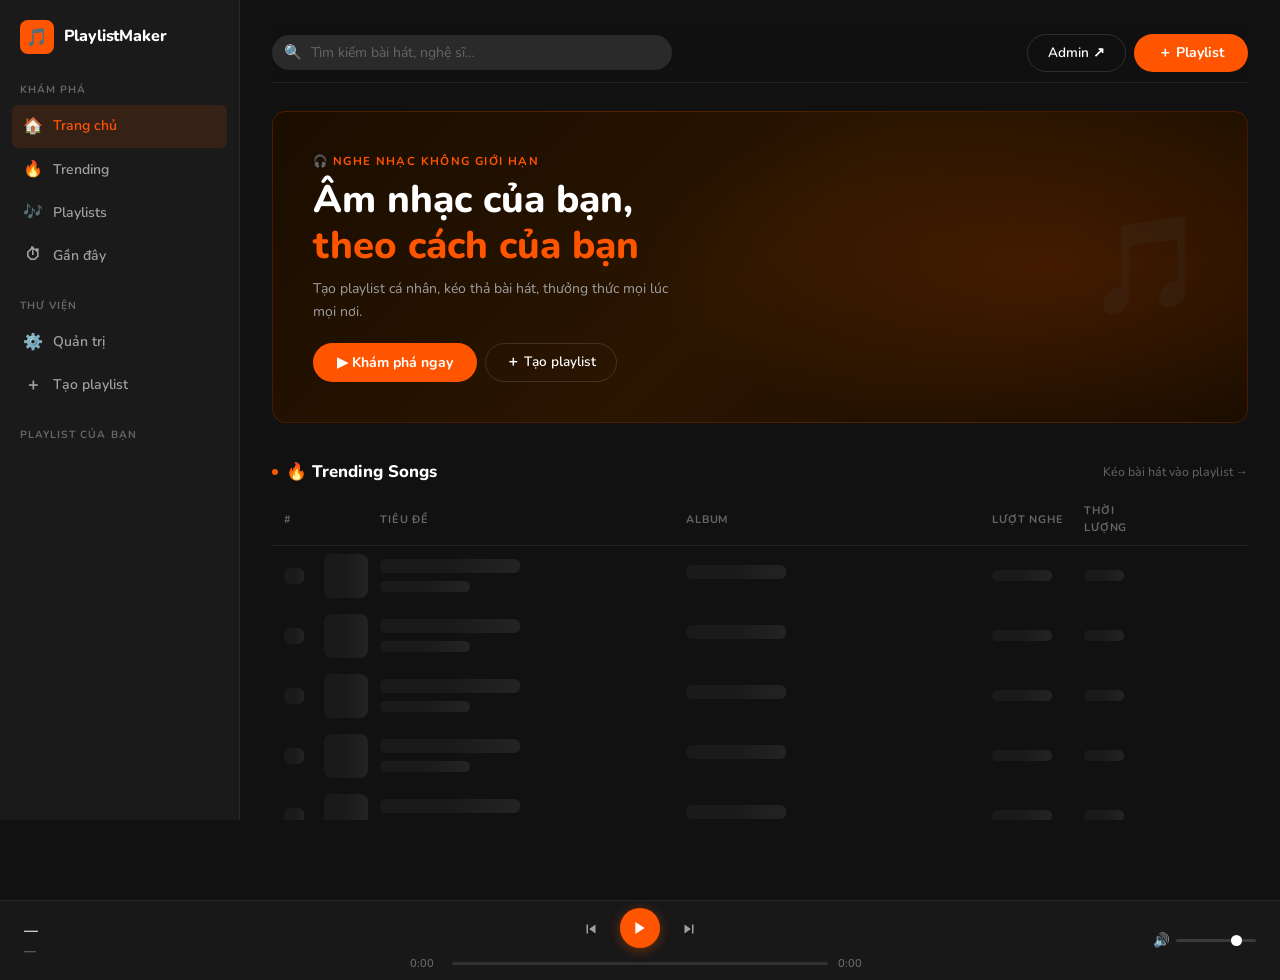
==== index.html @ 8640eeda "init prj" ====
<!DOCTYPE html>
<html lang="vi">
<head>
  <meta charset="UTF-8" />
  <meta name="viewport" content="width=device-width, initial-scale=1.0" />
  <meta name="description" content="PlaylistMaker — Tạo và quản lý danh sách phát nhạc cá nhân." />
  <title>PlaylistMaker 🎵</title>

  <!-- Bootstrap 5 CSS -->
  <link rel="stylesheet" href="https://cdn.jsdelivr.net/npm/bootstrap@5.3.3/dist/css/bootstrap.min.css" />
  <!-- Custom CSS -->
  <link rel="stylesheet" href="css/style.css" />
</head>
<body>

<div class="app-shell">

  <!-- ══ SIDEBAR ══════════════════════════════════════════ -->
  <aside class="sidebar" id="sidebar">
    <div class="sidebar-logo">
      <div class="logo-mark">🎵</div>
      <span class="logo-text">PlaylistMaker</span>
    </div>

    <nav class="nav-section">
      <div class="nav-section-label">Khám phá</div>
      <button class="nav-link active" data-section="#hero-section">
        <span class="nav-icon">🏠</span> Trang chủ
      </button>
      <button class="nav-link" data-section="#trending-section">
        <span class="nav-icon">🔥</span> Trending
      </button>
      <button class="nav-link" data-section="#playlists-section">
        <span class="nav-icon">🎶</span> Playlists
      </button>
      <button class="nav-link" data-section="#recent-section">
        <span class="nav-icon">⏱</span> Gần đây
      </button>
    </nav>

    <nav class="nav-section">
      <div class="nav-section-label">Thư viện</div>
      <a class="nav-link" href="admin.html">
        <span class="nav-icon">⚙️</span> Quản trị
      </a>
      <button class="nav-link" id="sidebar-create-pl-btn">
        <span class="nav-icon">＋</span> Tạo playlist
      </button>
    </nav>

    <div class="nav-section">
      <div class="nav-section-label">Playlist của bạn</div>
      <ul class="sidebar-pl-list" id="sidebar-playlists"></ul>
    </div>
  </aside>

  <!-- ══ MAIN CONTENT ══════════════════════════════════════ -->
  <main class="main-content" id="main-content">

    <!-- Topbar -->
    <header class="topbar">
      <div class="d-flex align-items-center gap-3">
        <button class="sidebar-toggle" id="sidebar-toggle">☰</button>
        <div class="search-wrap">
          <span class="search-icon">🔍</span>
          <input type="search" id="search-input"
            class="form-control search-input"
            placeholder="Tìm kiếm bài hát, nghệ sĩ…"
            autocomplete="off" />
        </div>
        <div class="d-flex align-items-center gap-2 ms-auto">
          <a class="btn btn-outline-accent btn-sm" href="admin.html">Admin ↗</a>
          <button class="btn btn-accent btn-ripple" id="topbar-create-pl-btn">＋ Playlist</button>
        </div>
      </div>
    </header>

    <!-- Hero -->
    <section id="hero-section">
      <div class="hero-banner">
        <div>
          <div class="hero-eyebrow">🎧 Nghe nhạc không giới hạn</div>
          <h1 class="hero-title">Âm nhạc của bạn,<br><span>theo cách của bạn</span></h1>
          <p class="hero-sub">Tạo playlist cá nhân, kéo thả bài hát, thưởng thức mọi lúc mọi nơi.</p>
          <div class="d-flex gap-2 flex-wrap">
            <button class="btn btn-accent btn-ripple" onclick="document.getElementById('trending-section').scrollIntoView({behavior:'smooth'})">
              ▶ Khám phá ngay
            </button>
            <button class="btn btn-outline-accent" id="hero-create-pl-btn">＋ Tạo playlist</button>
          </div>
        </div>
      </div>
    </section>

    <!-- Trending Songs -->
    <section id="trending-section" class="mt-4">
      <div class="section-header d-flex align-items-center justify-content-between">
        <div class="section-title"><span class="title-dot"></span> 🔥 Trending Songs</div>
        <span class="section-link">Kéo bài hát vào playlist →</span>
      </div>
      <div class="song-list-header hide-sm">
        <span>#</span><span></span><span>Tiêu đề</span>
        <span>Album</span><span>Lượt nghe</span><span>Thời lượng</span>
        <span></span><span></span>
      </div>
      <div id="trending-songs"></div>
    </section>

    <!-- Playlists Grid -->
    <section id="playlists-section" class="mt-4">
      <div class="section-header d-flex align-items-center justify-content-between">
        <div class="section-title"><span class="title-dot"></span> 🎶 Danh sách phát</div>
        <button class="btn btn-outline-accent btn-sm" id="sec-create-pl-btn">＋ Tạo mới</button>
      </div>
      <div class="playlists-grid" id="playlists-grid"></div>
    </section>

    <!-- Recently Played -->
    <section id="recent-section" class="mt-4 mb-5">
      <div class="section-header">
        <div class="section-title"><span class="title-dot"></span> ⏱ Đã nghe gần đây</div>
      </div>
      <div id="recently-played"></div>
    </section>

  </main>

  <!-- ══ PLAYER BAR ════════════════════════════════════════ -->
  <footer class="player-bar" id="player-bar">
    <div class="player-track">
      <img id="player-cover" src="" alt="Album art" onerror="this.style.display='none'">
      <div>
        <div id="player-title">—</div>
        <div id="player-artist">—</div>
      </div>
    </div>

    <div class="player-controls">
      <div class="player-btns">
        <button id="prev-btn" title="Bài trước">
          <svg viewBox="0 0 24 24" fill="currentColor"><path d="M6 6h2v12H6zm3.5 6 8.5 6V6z"/></svg>
        </button>
        <button id="play-pause-btn" title="Play/Pause">
          <svg viewBox="0 0 24 24" fill="currentColor"><polygon points="5,3 19,12 5,21"/></svg>
        </button>
        <button id="next-btn" title="Bài tiếp">
          <svg viewBox="0 0 24 24" fill="currentColor"><path d="M6 18l8.5-6L6 6v12zM16 6h2v12h-2z"/></svg>
        </button>
      </div>
      <div class="progress-row">
        <span class="time-label" id="current-time">0:00</span>
        <div id="progress-bar"></div>
        <span class="time-label" id="duration">0:00</span>
      </div>
    </div>

    <div class="player-extras">
      <canvas id="visualizer-canvas" width="120" height="36"></canvas>
      <div class="volume-wrap">
        <span class="vol-icon">🔊</span>
        <input type="range" id="volume-slider" min="0" max="100" value="80" />
      </div>
    </div>
  </footer>

</div><!-- /app-shell -->


<!-- ══ MODAL: Playlist Detail ══════════════════════════════ -->
<div class="modal fade" id="playlist-modal" tabindex="-1">
  <div class="modal-dialog modal-lg modal-dialog-scrollable">
    <div class="modal-content">
      <div class="modal-header">
        <div class="modal-pl-tag">Playlist</div>
        <button type="button" class="btn-close" data-bs-dismiss="modal"></button>
      </div>
      <div class="modal-body">
        <div class="modal-pl-hero">
          <img id="modal-pl-cover" src="" alt="">
          <div>
            <h2 id="modal-pl-name"></h2>
            <p id="modal-pl-desc" class="text-secondary small"></p>
            <div class="modal-pl-stats">
              <span id="modal-pl-count"></span>
              <span>·</span>
              <span id="modal-pl-plays"></span>
            </div>
            <div class="mt-3">
              <button class="btn btn-accent btn-ripple" id="modal-play-all">▶ Phát tất cả</button>
            </div>
          </div>
        </div>
        <div id="modal-pl-songs"></div>
      </div>
    </div>
  </div>
</div>

<!-- ══ MODAL: Create Playlist ══════════════════════════════ -->
<div class="modal fade" id="create-playlist-modal" tabindex="-1">
  <div class="modal-dialog">
    <div class="modal-content">
      <div class="modal-header">
        <h5 class="modal-title">✨ Tạo Playlist mới</h5>
        <button type="button" class="btn-close" data-bs-dismiss="modal"></button>
      </div>
      <div class="modal-body">
        <form id="create-pl-form">
          <div class="mb-3">
            <label class="form-label">Tên playlist <span class="text-danger">*</span></label>
            <input type="text" id="pl-name-input" class="form-control" placeholder="VD: Chill Vibes…" required />
          </div>
          <div class="mb-3">
            <label class="form-label">Mô tả</label>
            <input type="text" id="pl-desc-input" class="form-control" placeholder="Mô tả ngắn…" />
          </div>
          <button type="submit" class="btn btn-accent btn-ripple w-100">Tạo Playlist</button>
        </form>
      </div>
    </div>
  </div>
</div>

<!-- ══ MODAL: Add to Playlist ══════════════════════════════ -->
<div class="modal fade" id="add-to-playlist-modal" tabindex="-1">
  <div class="modal-dialog">
    <div class="modal-content">
      <div class="modal-header">
        <h5 class="modal-title">🎵 Thêm vào Playlist</h5>
        <button type="button" class="btn-close" data-bs-dismiss="modal"></button>
      </div>
      <div class="modal-body">
        <div id="add-pl-list" class="add-pl-list"></div>
      </div>
    </div>
  </div>
</div>


<!-- Bootstrap 5 JS -->
<script src="https://cdn.jsdelivr.net/npm/bootstrap@5.3.3/dist/js/bootstrap.bundle.min.js"></script>
<!-- jQuery -->
<script src="https://cdn.jsdelivr.net/npm/jquery@3.7.1/dist/jquery.min.js"></script>
<!-- App scripts -->
<script src="js/utils.js"></script>
<script src="js/api.js"></script>
<script src="js/main.js"></script>

<script>
  // Gộp tất cả nút "Tạo playlist" về 1 handler dùng Bootstrap modal
  $(document).ready(function() {
    $('#sidebar-create-pl-btn, #topbar-create-pl-btn, #hero-create-pl-btn, #sec-create-pl-btn').on('click', function() {
      new bootstrap.Modal(document.getElementById('create-playlist-modal')).show();
    });
  });
</script>
</body>
</html>
---- css/style.css ----
/* ============================================================
   style.css — PlaylistMaker · SoundCloud-Inspired
   Stack: Bootstrap 5 + Custom CSS (NO Tailwind)
   ============================================================ */

@import url('https://fonts.googleapis.com/css2?family=Nunito:wght@400;500;600;700;800&display=swap');

/* ── CSS Variables ── */
:root {
  --bg-base:       #111111;
  --bg-layer:      #1a1a1a;
  --bg-card:       #1e1e1e;
  --bg-hover:      #252525;
  --bg-elevated:   #2a2a2a;

  --border:        rgba(255,255,255,0.07);
  --border-bright: rgba(255,255,255,0.13);

  /* SoundCloud Orange */
  --accent:        #ff5500;
  --accent-light:  #ff7033;
  --accent-dark:   #cc4400;
  --accent-2:      #ff9944;
  --accent-glow:   rgba(255,85,0,0.3);

  --text-primary:  #ffffff;
  --text-secondary:#a0a0a0;
  --text-muted:    #666666;

  --player-h:      80px;
  --sidebar-w:     240px;
  --radius-sm:     6px;
  --radius-md:     10px;
  --radius-lg:     14px;
  --radius-xl:     999px;

  --shadow-sm:     0 2px 10px rgba(0,0,0,0.5);
  --shadow-md:     0 6px 24px rgba(0,0,0,0.6);
  --shadow-lg:     0 16px 48px rgba(0,0,0,0.7);
  --shadow-orange: 0 4px 24px rgba(255,85,0,0.4);
  --transition:    0.2s cubic-bezier(.4,0,.2,1);

  --font-body: 'Nunito', sans-serif;
  --font-head: 'Nunito', sans-serif;
}

/* ── Reset ── */
*, *::before, *::after { box-sizing: border-box; }
html { scroll-behavior: smooth; }

body {
  background: var(--bg-base);
  color: var(--text-primary);
  font-family: var(--font-body);
  font-size: 0.9rem;
  line-height: 1.6;
  min-height: 100vh;
  overflow-x: hidden;
}

a { color: inherit; text-decoration: none; }
img { display: block; object-fit: cover; }
button { cursor: pointer; }

/* ── Bootstrap overrides ── */
.btn:focus, .form-control:focus, .form-select:focus {
  box-shadow: 0 0 0 3px rgba(255,85,0,0.25);
  outline: none;
}
.form-control, .form-select {
  background: var(--bg-elevated);
  border: 1px solid var(--border-bright);
  color: var(--text-primary);
  border-radius: var(--radius-sm);
  font-family: var(--font-body);
}
.form-control::placeholder { color: var(--text-muted); }
.form-control:focus, .form-select:focus {
  background: var(--bg-elevated);
  border-color: var(--accent);
  color: var(--text-primary);
}
.form-label {
  font-size: 0.78rem;
  font-weight: 700;
  letter-spacing: .04em;
  text-transform: uppercase;
  color: var(--text-secondary);
  margin-bottom: 5px;
}
.invalid-feedback { font-size: 0.75rem; color: #ff4444; }
.form-control.is-invalid { border-color: #ff4444 !important; }

/* ── Scrollbar ── */
::-webkit-scrollbar { width: 5px; }
::-webkit-scrollbar-track { background: transparent; }
::-webkit-scrollbar-thumb { background: rgba(255,85,0,0.3); border-radius: 99px; }
::-webkit-scrollbar-thumb:hover { background: var(--accent); }

/* ── Typography ── */
h1,h2,h3,h4,h5 { font-family: var(--font-head); line-height: 1.2; font-weight: 700; }

/* ── Custom Buttons ── */
.btn-accent {
  background: var(--accent);
  color: #fff;
  border: none;
  border-radius: var(--radius-xl);
  padding: 0.55rem 1.5rem;
  font-family: var(--font-head);
  font-weight: 700;
  font-size: 0.88rem;
  transition: background var(--transition), transform var(--transition), box-shadow var(--transition);
  position: relative;
  overflow: hidden;
}
.btn-accent:hover {
  background: var(--accent-light);
  color: #fff;
  transform: translateY(-1px);
  box-shadow: var(--shadow-orange);
}
.btn-accent:active { transform: translateY(0); background: var(--accent-dark); }

.btn-outline-accent {
  border: 1px solid var(--border-bright);
  border-radius: var(--radius-xl);
  color: var(--text-primary);
  background: transparent;
  padding: 0.5rem 1.25rem;
  font-size: 0.85rem;
  font-weight: 600;
  transition: background var(--transition), border-color var(--transition), color var(--transition);
}
.btn-outline-accent:hover {
  background: var(--bg-hover);
  border-color: var(--accent);
  color: var(--accent);
}

/* Ripple */
.btn-ripple { position: relative; overflow: hidden; }
.ripple {
  position: absolute; border-radius: 50%;
  background: rgba(255,255,255,0.2);
  transform: scale(0);
  animation: rippleAnim 0.55s linear;
  pointer-events: none;
}
@keyframes rippleAnim { to { transform: scale(4); opacity: 0; } }

/* ── Animations ── */
.fade-in { animation: fadeIn 0.35s ease both; }
@keyframes fadeIn { from { opacity:0; transform:translateY(10px); } to { opacity:1; transform:none; } }

/* ── Toast ── */
#toast-container {
  position: fixed;
  bottom: calc(var(--player-h) + 16px);
  right: 20px;
  display: flex;
  flex-direction: column;
  gap: 8px;
  z-index: 9999;
  pointer-events: none;
}
.toast-msg {
  display: flex; align-items: center; gap: 10px;
  background: var(--bg-elevated);
  border: 1px solid var(--border-bright);
  border-radius: var(--radius-sm);
  padding: 0.7rem 1.1rem;
  font-size: 0.85rem;
  box-shadow: var(--shadow-md);
  transform: translateX(120%);
  transition: transform 0.3s cubic-bezier(.22,1,.36,1);
  pointer-events: auto;
  max-width: 300px;
}
.toast-msg.toast-show { transform: translateX(0); }
.toast-msg.toast-success { border-left: 3px solid #22c55e; }
.toast-msg.toast-error   { border-left: 3px solid #ef4444; }
.toast-msg.toast-info    { border-left: 3px solid var(--accent); }
.toast-msg.toast-warning { border-left: 3px solid #f59e0b; }

/* ── Modal ── */
.modal-content {
  background: var(--bg-layer);
  border: 1px solid var(--border-bright);
  border-radius: var(--radius-lg);
  color: var(--text-primary);
}
.modal-header {
  border-bottom: 1px solid var(--border);
  padding: 1.1rem 1.4rem;
}
.modal-footer { border-top: 1px solid var(--border); }
.modal-title { font-family: var(--font-head); font-size: 1.05rem; font-weight: 700; }
.btn-close { filter: invert(1) brightness(0.6); }
.modal-backdrop { backdrop-filter: blur(4px); }

/* ── Skeleton ── */
.skeleton {
  background: linear-gradient(90deg,
    rgba(255,255,255,0.04) 25%,
    rgba(255,255,255,0.08) 50%,
    rgba(255,255,255,0.04) 75%);
  background-size: 200% 100%;
  animation: shimmer 1.5s infinite;
  border-radius: var(--radius-sm);
}
@keyframes shimmer { 0%{background-position:200% 0} 100%{background-position:-200% 0} }
.skeleton-img   { aspect-ratio:1; border-radius:var(--radius-md); margin-bottom:.75rem; }
.skeleton-title { height:14px; width:70%; margin-bottom:.5rem; }
.skeleton-sub   { height:11px; width:50%; }

/* Drag & Drop */
.dragging { opacity:0.4; transform:scale(0.97); }
.drop-target {
  border-color: var(--accent) !important;
  box-shadow: 0 0 0 2px var(--accent);
}

/* Empty state */
.empty-state { text-align:center; padding:3rem 1rem; color:var(--text-secondary); }
.empty-icon  { font-size:3rem; margin-bottom:1rem; opacity:.5; }

/* Glass Card — kept for compatibility */
.glass-card {
  background: var(--bg-card);
  border: 1px solid var(--border);
  border-radius: var(--radius-lg);
}

/* ══════════════════════════════════════════════════════════
   APP SHELL LAYOUT
══════════════════════════════════════════════════════════ */
.app-shell {
  display: grid;
  grid-template-columns: var(--sidebar-w) 1fr;
  grid-template-rows: 1fr var(--player-h);
  height: 100vh;
  position: relative;
}

/* ── Sidebar ── */
.sidebar {
  grid-row: 1 / 2;
  grid-column: 1 / 2;
  background: var(--bg-layer);
  border-right: 1px solid var(--border);
  display: flex;
  flex-direction: column;
  padding: 1.25rem 0;
  overflow-y: auto;
  z-index: 100;
}

.sidebar-logo {
  display: flex;
  align-items: center;
  gap: 0.6rem;
  padding: 0 1.25rem 1.75rem;
}
.logo-mark {
  width: 34px; height: 34px;
  background: var(--accent);
  border-radius: 8px;
  display: flex; align-items: center; justify-content: center;
  font-size: 1.1rem;
}
.logo-text {
  font-family: var(--font-head);
  font-size: 1rem; font-weight: 800;
  color: var(--text-primary);
  letter-spacing: -0.01em;
}

.nav-section { padding: 0 0.75rem 1.25rem; }
.nav-section-label {
  font-size: 0.65rem; font-weight: 700;
  letter-spacing: .1em; color: var(--text-muted);
  text-transform: uppercase;
  padding: 0 0.5rem; margin-bottom: 0.4rem;
}
.nav-link {
  display: flex; align-items: center; gap: 0.6rem;
  padding: 0.55rem 0.7rem;
  border-radius: var(--radius-sm);
  color: var(--text-secondary);
  font-size: 0.875rem; font-weight: 600;
  transition: background var(--transition), color var(--transition);
  cursor: pointer;
  border: none; background: none; width: 100%; text-align: left;
}
.nav-link .nav-icon { font-size: 1rem; width: 20px; text-align: center; }
.nav-link:hover  { background: var(--bg-hover); color: var(--text-primary); }
.nav-link.active {
  background: rgba(255,85,0,0.12);
  color: var(--accent);
}
.nav-link.active .nav-icon { filter: none; }

/* Sidebar playlist list */
.sidebar-pl-list { list-style: none; padding: 0; margin: 0; }
.sidebar-pl-item {
  display: flex; align-items: center; gap: 0.55rem;
  padding: 0.4rem 0.5rem;
  border-radius: var(--radius-sm);
  cursor: pointer;
  transition: background var(--transition);
  overflow: hidden;
}
.sidebar-pl-item:hover { background: var(--bg-hover); }
.sidebar-pl-item img { width:28px; height:28px; border-radius:5px; flex-shrink:0; }
.sidebar-pl-item span {
  font-size: 0.8rem; color: var(--text-secondary);
  white-space: nowrap; overflow: hidden; text-overflow: ellipsis;
}

/* ── Main Content ── */
.main-content {
  grid-row: 1 / 2;
  grid-column: 2 / 3;
  overflow-y: auto;
  padding: 1.5rem 2rem;
}

/* Topbar */
.topbar {
  position: sticky; top: 0; z-index: 50;
  padding: 0.6rem 0;
  background: rgba(17,17,17,0.95);
  margin-bottom: 1.75rem;
  border-bottom: 1px solid var(--border);
}
.sidebar-toggle {
  display: none;
  font-size: 1.2rem;
  padding: 0.3rem 0.5rem;
  border-radius: var(--radius-sm);
  background: var(--bg-elevated);
  border: none;
  color: var(--text-primary);
}
.search-wrap { position: relative; flex: 1; max-width: 400px; }
.search-icon {
  position: absolute; left: 12px; top: 50%; transform: translateY(-50%);
  color: var(--text-muted); pointer-events: none; font-size: .9rem;
}
.search-input {
  padding-left: 2.4rem !important;
  border-radius: var(--radius-xl) !important;
  background: var(--bg-elevated) !important;
  border-color: transparent !important;
  font-size: .875rem !important;
}
.search-input:focus { border-color: var(--accent) !important; }

/* ── Hero Banner ── */
.hero-banner {
  background: linear-gradient(135deg, #1a0d00 0%, #2a1500 50%, #1a0d00 100%);
  border: 1px solid rgba(255,85,0,0.18);
  border-radius: var(--radius-lg);
  padding: 2.5rem;
  margin-bottom: 2.25rem;
  position: relative;
  overflow: hidden;
}
.hero-banner::before {
  content:'';
  position:absolute; inset:0;
  background: radial-gradient(ellipse 60% 80% at 80% 50%, rgba(255,85,0,0.15), transparent 70%);
  pointer-events:none;
}
.hero-banner::after {
  content:'🎵';
  position:absolute; right:2.5rem; top:50%; transform:translateY(-50%);
  font-size:6rem; opacity:0.08; pointer-events:none;
}
.hero-eyebrow {
  font-size: 0.72rem; font-weight:700; letter-spacing:.12em;
  color: var(--accent); text-transform: uppercase; margin-bottom:.4rem;
}
.hero-title { font-size: clamp(1.6rem,3.5vw,2.4rem); margin-bottom: .6rem; font-weight: 800; }
.hero-title span { color: var(--accent); }
.hero-sub { color: var(--text-secondary); max-width: 360px; font-size:.875rem; margin-bottom:1.25rem; }

/* ── Section headers ── */
.section-header { margin-bottom: 1rem; }
.section-title {
  font-family: var(--font-head);
  font-size: 1.05rem; font-weight: 800;
  display: flex; align-items: center; gap: .5rem;
}
.title-dot {
  width:6px; height:6px; border-radius:50%;
  background: var(--accent);
  display: inline-block;
}
.section-link { font-size:.78rem; color:var(--text-muted); transition:color var(--transition); }
.section-link:hover { color:var(--accent); }

/* ── Song List ── */
.song-list-header {
  display: grid;
  grid-template-columns: 28px 44px 1fr 1fr 80px 60px 34px 34px;
  gap: 0.75rem; align-items: center;
  padding: 0 0.75rem 0.5rem;
  border-bottom: 1px solid var(--border);
  font-size: 0.68rem; font-weight:700; letter-spacing:.08em;
  color: var(--text-muted); text-transform:uppercase;
}
.song-row {
  display: grid;
  grid-template-columns: 28px 44px 1fr 1fr 80px 60px 34px 34px;
  gap: 0.75rem; align-items: center;
  padding: 0.5rem 0.75rem;
  border-radius: var(--radius-sm);
  transition: background var(--transition);
  cursor: grab;
}
.song-row:hover { background: var(--bg-hover); }
.song-row.song-playing { background: rgba(255,85,0,0.08); }
.song-row.song-playing .song-title { color: var(--accent); font-weight: 700; }

.song-num    { font-size:.78rem; color:var(--text-muted); text-align:center; }
.song-cover  { width:44px; height:44px; border-radius:var(--radius-sm); }
.song-info   { overflow:hidden; }
.song-title  { font-size:.875rem; font-weight:600; white-space:nowrap; overflow:hidden; text-overflow:ellipsis; }
.song-artist { font-size:.75rem; color:var(--text-secondary); white-space:nowrap; overflow:hidden; text-overflow:ellipsis; }
.song-album  { font-size:.78rem; color:var(--text-secondary); white-space:nowrap; overflow:hidden; text-overflow:ellipsis; }
.song-plays  { font-size:.78rem; color:var(--text-muted); }
.song-duration { font-size:.78rem; color:var(--text-secondary); text-align:right; }

.fav-btn {
  color: var(--text-muted);
  display:flex; align-items:center; justify-content:center;
  padding:4px; border-radius:50%; background: none; border: none;
  transition:color var(--transition), transform var(--transition);
}
.fav-btn svg { width:15px; height:15px; }
.fav-btn:hover { color: var(--accent); transform:scale(1.2); }
.fav-btn.active-fav { color: var(--accent); }

.add-pl-btn {
  display:flex; align-items:center; justify-content:center;
  padding:4px; border-radius:50%;
  color:var(--text-muted); background: none; border: none;
  transition:color var(--transition), transform var(--transition);
}
.add-pl-btn svg { width:15px; height:15px; }
.add-pl-btn:hover { color:var(--accent); transform:scale(1.15); }

/* ── Playlist Grid ── */
.playlists-grid {
  display: grid;
  grid-template-columns: repeat(auto-fill, minmax(160px, 1fr));
  gap: 1rem;
}
.playlist-card {
  background: var(--bg-card);
  border: 1px solid var(--border);
  border-radius: var(--radius-md);
  overflow: hidden;
  cursor: pointer;
  transition: transform var(--transition), box-shadow var(--transition);
}
.playlist-card:hover {
  transform: translateY(-4px);
  box-shadow: var(--shadow-md);
}
.playlist-card-img-wrap { position:relative; aspect-ratio:1; overflow:hidden; }
.playlist-card-img-wrap img { width:100%; height:100%; transition:transform 0.35s ease; }
.playlist-card:hover .playlist-card-img-wrap img { transform:scale(1.05); }
.playlist-play-overlay {
  position:absolute; inset:0;
  display:flex; align-items:center; justify-content:center;
  background: rgba(0,0,0,0.5);
  opacity:0; transition:opacity var(--transition);
  border: none;
}
.playlist-card:hover .playlist-play-overlay { opacity:1; }
.playlist-play-overlay svg { width:36px; height:36px; color:#fff; filter:drop-shadow(0 2px 8px rgba(0,0,0,.5)); }
.playlist-card-body { padding:.65rem .85rem; }
.playlist-card-name { font-weight:700; font-size:.845rem; white-space:nowrap; overflow:hidden; text-overflow:ellipsis; }
.playlist-card-meta { font-size:.72rem; color:var(--text-secondary); margin-top:2px; }

/* Add-to-playlist list */
.add-pl-list { display:flex; flex-direction:column; gap:.4rem; }
.add-pl-option {
  display:flex; align-items:center; gap:.7rem;
  padding:.55rem .7rem;
  border-radius:var(--radius-sm);
  border:1px solid var(--border);
  background:var(--bg-card);
  text-align:left; width:100%;
  color: var(--text-primary);
  transition:background var(--transition), border-color var(--transition);
  font-size: .875rem; font-weight: 600;
}
.add-pl-option:hover { background:var(--bg-hover); border-color:var(--accent); }
.add-pl-option img { width:38px; height:38px; border-radius:var(--radius-sm); }

/* Playlist detail modal */
.modal-pl-hero { display:flex; gap:1.5rem; align-items:flex-end; margin-bottom:1.5rem; }
#modal-pl-cover { width:110px; height:110px; border-radius:var(--radius-md); box-shadow:var(--shadow-md); flex-shrink:0; }
.modal-pl-tag { font-size:.68rem; font-weight:700; letter-spacing:.1em; color:var(--accent); text-transform:uppercase; margin-bottom:.4rem; }
.modal-pl-stats { display:flex; gap:1rem; font-size:.78rem; color:var(--text-muted); }

/* ══════════════════════════════════════════════════════════
   PLAYER BAR — SoundCloud style
══════════════════════════════════════════════════════════ */
.player-bar {
  grid-column: 1 / 3;
  grid-row: 2 / 3;
  background: #181818;
  border-top: 1px solid var(--border);
  display: flex; align-items: center;
  padding: 0 1.5rem;
  gap: 1.25rem;
  z-index: 200;
  transform: translateY(100%);
  transition: transform 0.35s cubic-bezier(.22,1,.36,1);
}
.player-bar.player-active { transform: translateY(0); }

.player-track { display:flex; align-items:center; gap:.75rem; min-width:190px; flex:1; }
#player-cover { width:46px; height:46px; border-radius:var(--radius-sm); box-shadow:var(--shadow-sm); }
#player-title  { font-weight:700; font-size:.875rem; white-space:nowrap; overflow:hidden; text-overflow:ellipsis; max-width:150px; }
#player-artist { font-size:.74rem; color:var(--text-secondary); }

.player-controls { display:flex; flex-direction:column; align-items:center; flex:2; gap:.4rem; }
.player-btns { display:flex; align-items:center; gap:.85rem; }
.player-btns button {
  color:var(--text-secondary); background:none; border:none;
  transition:color var(--transition), transform var(--transition);
}
.player-btns button:hover { color:var(--text-primary); transform:scale(1.1); }
.player-btns button svg { width:18px; height:18px; }

#play-pause-btn {
  width:40px; height:40px; border-radius:50%;
  background: var(--accent);
  color:#fff;
  display:flex; align-items:center; justify-content:center;
  transition: background var(--transition), transform var(--transition), box-shadow var(--transition);
  box-shadow: 0 2px 12px rgba(255,85,0,0.4);
}
#play-pause-btn:hover {
  background: var(--accent-light);
  transform:scale(1.06);
  color:#fff;
  box-shadow: 0 4px 20px rgba(255,85,0,0.5);
}
#play-pause-btn svg { width:16px; height:16px; }

.progress-row { display:flex; align-items:center; gap:.65rem; width:100%; max-width:460px; }
.time-label { font-size:.7rem; color:var(--text-muted); min-width:32px; font-weight:600; }
#progress-bar {
  flex:1; height:3px; background:rgba(255,255,255,0.1);
  border-radius:99px; position:relative; cursor:pointer;
  --prog:0%;
  transition: height var(--transition);
}
#progress-bar:hover { height:5px; }
#progress-bar::before {
  content:''; position:absolute; left:0; top:0; height:100%;
  width:var(--prog);
  background: var(--accent);
  border-radius:99px; transition:width 0.1s linear;
}
#progress-bar::after {
  content:''; position:absolute; top:50%; left:var(--prog);
  transform:translate(-50%,-50%);
  width:10px; height:10px; border-radius:50%;
  background:var(--accent); opacity:0;
  transition:opacity var(--transition);
}
#progress-bar:hover::after { opacity:1; }

.player-extras { display:flex; align-items:center; gap:.85rem; flex:1; justify-content:flex-end; min-width:160px; }
.volume-wrap { display:flex; align-items:center; gap:.4rem; }
.vol-icon { font-size:.85rem; color:var(--text-muted); }
#volume-slider {
  width:80px; height:3px; border-radius:99px;
  -webkit-appearance:none;
  background:rgba(255,255,255,0.15);
  padding:0; border:none; cursor:pointer;
}
#volume-slider::-webkit-slider-thumb {
  -webkit-appearance:none;
  width:11px; height:11px; border-radius:50%;
  background:var(--text-primary); cursor:pointer;
}
#volume-slider:hover::-webkit-slider-thumb { background:var(--accent); }
#visualizer-canvas { height:34px; width:110px; border-radius:4px; opacity:0.8; }

/* ══════════════════════════════════════════════════════════
   ADMIN
══════════════════════════════════════════════════════════ */
.admin-sidebar {
  width: 220px; flex-shrink: 0;
  background: var(--bg-layer);
  border-right: 1px solid var(--border);
  display: flex; flex-direction: column;
  padding: 1.25rem 0;
  position: fixed; top:0; left:0; bottom:0; z-index:100;
}
.admin-main { margin-left: 220px; min-height: 100vh; background: var(--bg-base); }
.admin-topbar {
  display:flex; align-items:center; gap:1rem;
  padding:1rem 1.75rem;
  border-bottom:1px solid var(--border);
  background: var(--bg-layer);
  position:sticky; top:0; z-index:50;
}

.admin-tab {
  display:flex; align-items:center; gap:.65rem;
  padding:.6rem 1.25rem;
  font-size:.875rem; font-weight:600;
  color:var(--text-secondary);
  background: none; border: none; width:100%; text-align:left;
  cursor:pointer;
  border-left: 3px solid transparent;
  transition:background var(--transition), color var(--transition);
  font-family: var(--font-body);
}
.admin-tab:hover  { background:var(--bg-hover); color:var(--text-primary); }
.admin-tab.tab-active { color:var(--accent); border-left-color:var(--accent); background:rgba(255,85,0,0.08); }
.admin-tab .tab-icon { font-size:1rem; width:20px; text-align:center; }

.admin-page { display:none; padding:1.75rem; }
.admin-page.page-active { display:block; animation:fadeIn .3s ease; }

/* Stats */
.stats-grid { display:grid; grid-template-columns:repeat(auto-fit,minmax(170px,1fr)); gap:1rem; margin-bottom:1.75rem; }
.stat-card {
  background:var(--bg-card); border:1px solid var(--border);
  border-radius:var(--radius-md); padding:1.25rem;
  position:relative; overflow:hidden;
  transition: border-color var(--transition);
}
.stat-card:hover { border-color: rgba(255,85,0,0.3); }
.stat-card::before {
  content:''; position:absolute; top:0; right:0;
  width:70px; height:70px;
  background:radial-gradient(ellipse, rgba(255,85,0,0.12), transparent 70%);
  pointer-events:none;
}
.stat-icon  { font-size:1.4rem; margin-bottom:.5rem; }
.stat-value { font-family:var(--font-head); font-size:1.9rem; font-weight:800; color:var(--accent); line-height:1; }
.stat-label { font-size:.72rem; color:var(--text-secondary); margin-top:.3rem; text-transform:uppercase; letter-spacing:.07em; font-weight:700; }

.chart-card { background:var(--bg-card); border:1px solid var(--border); border-radius:var(--radius-md); padding:1.25rem; }
.chart-card h3 { margin-bottom:.85rem; font-size:.9rem; font-weight:700; }
.chart-row { display:flex; align-items:center; gap:.65rem; margin-bottom:.55rem; }
.chart-label { font-size:.76rem; color:var(--text-secondary); width:85px; flex-shrink:0; }
.chart-bar-wrap { flex:1; height:6px; background:rgba(255,255,255,0.06); border-radius:99px; overflow:hidden; }
.chart-bar { height:100%; background:var(--accent); border-radius:99px; transition:width .6s cubic-bezier(.22,1,.36,1); }
.chart-val { font-size:.76rem; color:var(--text-muted); min-width:18px; text-align:right; }

/* Table */
.table-card { background:var(--bg-card); border:1px solid var(--border); border-radius:var(--radius-md); overflow:hidden; }
.table-toolbar { display:flex; align-items:center; gap:1rem; padding:.85rem 1.25rem; border-bottom:1px solid var(--border); flex-wrap:wrap; }
.admin-table { width:100%; border-collapse:collapse; }
.admin-table th {
  font-size:.68rem; font-weight:700; letter-spacing:.07em; text-transform:uppercase;
  color:var(--text-muted); padding:.7rem .9rem; text-align:left;
  border-bottom:1px solid var(--border); background:rgba(255,255,255,0.015);
}
.admin-table td { padding:.65rem .9rem; border-bottom:1px solid rgba(255,255,255,0.04); vertical-align:middle; font-size:.845rem; }
.admin-table tr:last-child td { border-bottom:none; }
.admin-table tr:hover td { background:var(--bg-hover); }
.tbl-cover { width:34px; height:34px; border-radius:var(--radius-sm); object-fit:cover; display:inline-block; vertical-align:middle; margin-right:.35rem; }
.tbl-loading { text-align:center; padding:2rem; color:var(--text-muted); }
.btn-tbl-edit   { color:var(--accent);  font-size:.9rem; background:none; border:none; cursor:pointer; margin-right:.25rem; padding:2px 6px; border-radius:4px; transition:background var(--transition); }
.btn-tbl-edit:hover { background:rgba(255,85,0,0.12); }
.btn-tbl-delete { color:#ef4444; font-size:.9rem; background:none; border:none; cursor:pointer; padding:2px 6px; border-radius:4px; transition:background var(--transition); }
.btn-tbl-delete:hover { background:rgba(239,68,68,0.12); }

.admin-avatar {
  width:32px; height:32px; border-radius:50%;
  background: var(--accent);
  display:flex; align-items:center; justify-content:center;
  font-weight:800; font-size:.82rem; color:#fff;
}

/* Login overlay */
.login-overlay {
  position:fixed; inset:0; background:var(--bg-base);
  display:flex; align-items:center; justify-content:center; z-index:9999;
}
.login-box {
  width:min(90vw,380px); padding:2.25rem;
  text-align:center; position:relative;
  background: var(--bg-layer);
  border: 1px solid var(--border-bright);
  border-radius: var(--radius-lg);
}
.login-box::before {
  content:''; position:absolute; top:0; left:0; right:0; height:3px;
  background: var(--accent);
  border-radius: var(--radius-lg) var(--radius-lg) 0 0;
}
.login-logo { font-size:2.2rem; margin-bottom:1rem; }

/* Cloudinary banner */
.cloudinary-banner {
  display:none; align-items:center; gap:.85rem;
  background:rgba(245,158,11,0.1); border:1px solid rgba(245,158,11,0.35);
  border-radius:var(--radius-md); padding:.85rem 1.25rem;
  margin-bottom:1.25rem; font-size:.83rem; color:#f59e0b;
}
.cloudinary-banner a { color:#fbbf24; text-decoration:underline; }

/* Upload UI */
.upload-group {
  border:1px dashed rgba(255,255,255,0.15); border-radius:var(--radius-md);
  padding:.9rem; background:rgba(255,255,255,0.02);
}
.upload-label {
  font-size:.68rem; font-weight:700; letter-spacing:.07em;
  color:var(--accent); text-transform:uppercase; margin-bottom:.65rem;
  display:flex; align-items:center; gap:.4rem;
}
.upload-or {
  text-align:center; color:var(--text-muted); font-size:.76rem;
  margin:.45rem 0; display:flex; align-items:center; gap:.5rem;
}
.upload-or::before, .upload-or::after { content:''; flex:1; height:1px; background:var(--border); }
.img-preview { width:72px; height:72px; border-radius:var(--radius-sm); object-fit:cover; display:none; border:1px solid var(--border-bright); margin-top:.65rem; }

/* ══════════════════════════════════════════════════════════
   RESPONSIVE
══════════════════════════════════════════════════════════ */
@media (max-width: 900px) {
  .app-shell { grid-template-columns: 1fr; }
  .sidebar {
    position:fixed; left:0; top:0; bottom:var(--player-h);
    width:var(--sidebar-w);
    transform:translateX(-100%);
    transition:transform 0.28s ease;
    z-index:300;
  }
  .sidebar.sidebar-open { transform:translateX(0); }
  .main-content { grid-column:1; padding:1.1rem; }
  .sidebar-toggle { display:block; }
  .hide-sm { display:none !important; }
  .song-row        { grid-template-columns:28px 44px 1fr 60px 34px 34px; }
  .song-list-header{ grid-template-columns:28px 44px 1fr 60px 34px 34px; }
  .hero-banner { padding:1.75rem; }
  .hero-banner::after { display:none; }
  .player-bar { padding:0 .85rem; gap:.65rem; }
  #visualizer-canvas { display:none; }
  .admin-sidebar { width:100%; position:static; flex-direction:row; overflow-x:auto; padding:.6rem .4rem; }
  .admin-main { margin-left:0; }
  .admin-tab { padding:.45rem .9rem; border-left:none; border-bottom:3px solid transparent; }
  .admin-tab.tab-active { border-left:none; border-bottom-color:var(--accent); }
}
@media (max-width: 500px) {
  .playlists-grid { grid-template-columns:repeat(2,1fr); gap:.65rem; }
  .player-track { min-width:0; flex:1; }
  #player-title { max-width:90px; }
  .player-extras { display:none; }
  .stats-grid { grid-template-columns:repeat(2,1fr); }
}
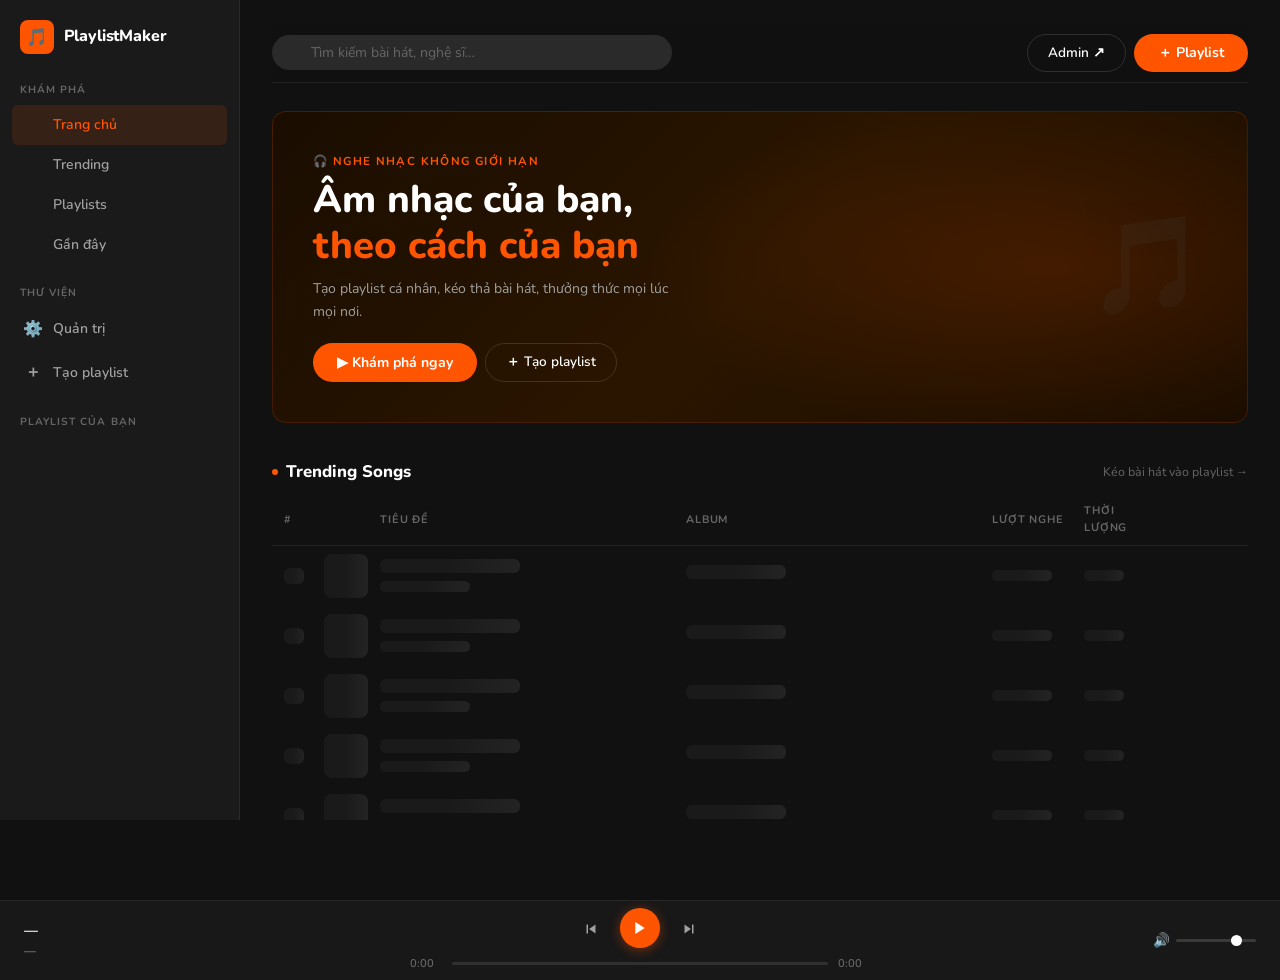
==== commit 584dea55: "FIT-DNU-FE-NHOM-5" ====
--- a/index.html
+++ b/index.html
@@ -4,7 +4,7 @@
   <meta charset="UTF-8" />
   <meta name="viewport" content="width=device-width, initial-scale=1.0" />
   <meta name="description" content="PlaylistMaker — Tạo và quản lý danh sách phát nhạc cá nhân." />
-  <title>PlaylistMaker 🎵</title>
+  <title>PlaylistMaker</title>
 
   <!-- Bootstrap 5 CSS -->
   <link rel="stylesheet" href="https://cdn.jsdelivr.net/npm/bootstrap@5.3.3/dist/css/bootstrap.min.css" />
@@ -25,16 +25,16 @@
     <nav class="nav-section">
       <div class="nav-section-label">Khám phá</div>
       <button class="nav-link active" data-section="#hero-section">
-        <span class="nav-icon">🏠</span> Trang chủ
+        <span class="nav-icon"></span> Trang chủ
       </button>
       <button class="nav-link" data-section="#trending-section">
-        <span class="nav-icon">🔥</span> Trending
+        <span class="nav-icon"></span> Trending
       </button>
       <button class="nav-link" data-section="#playlists-section">
-        <span class="nav-icon">🎶</span> Playlists
+        <span class="nav-icon"></span> Playlists
       </button>
       <button class="nav-link" data-section="#recent-section">
-        <span class="nav-icon">⏱</span> Gần đây
+        <span class="nav-icon"></span> Gần đây
       </button>
     </nav>
 
@@ -62,7 +62,7 @@
       <div class="d-flex align-items-center gap-3">
         <button class="sidebar-toggle" id="sidebar-toggle">☰</button>
         <div class="search-wrap">
-          <span class="search-icon">🔍</span>
+          <span class="search-icon"></span>
           <input type="search" id="search-input"
             class="form-control search-input"
             placeholder="Tìm kiếm bài hát, nghệ sĩ…"
@@ -95,7 +95,7 @@
     <!-- Trending Songs -->
     <section id="trending-section" class="mt-4">
       <div class="section-header d-flex align-items-center justify-content-between">
-        <div class="section-title"><span class="title-dot"></span> 🔥 Trending Songs</div>
+        <div class="section-title"><span class="title-dot"></span>Trending Songs</div>
         <span class="section-link">Kéo bài hát vào playlist →</span>
       </div>
       <div class="song-list-header hide-sm">
@@ -201,7 +201,7 @@
   <div class="modal-dialog">
     <div class="modal-content">
       <div class="modal-header">
-        <h5 class="modal-title">✨ Tạo Playlist mới</h5>
+        <h5 class="modal-title">Tạo Playlist mới</h5>
         <button type="button" class="btn-close" data-bs-dismiss="modal"></button>
       </div>
       <div class="modal-body">
@@ -226,7 +226,7 @@
   <div class="modal-dialog">
     <div class="modal-content">
       <div class="modal-header">
-        <h5 class="modal-title">🎵 Thêm vào Playlist</h5>
+        <h5 class="modal-title">Thêm vào Playlist</h5>
         <button type="button" class="btn-close" data-bs-dismiss="modal"></button>
       </div>
       <div class="modal-body">
--- a/css/style.css
+++ b/css/style.css
@@ -765,4 +765,31 @@
   #player-title { max-width:90px; }
   .player-extras { display:none; }
   .stats-grid { grid-template-columns:repeat(2,1fr); }
+}
+
+/* ── Song row play button ── */
+.song-num-wrap {
+  position: relative;
+  width: 28px;
+  display: flex; align-items: center; justify-content: center;
+}
+.song-play-btn {
+  display: none;
+  position: absolute;
+  width: 28px; height: 28px;
+  border-radius: 50%;
+  background: var(--accent);
+  border: none;
+  align-items: center; justify-content: center;
+  color: #fff;
+  transition: transform var(--transition), background var(--transition);
+}
+.song-play-btn svg { width: 10px; height: 10px; margin-left: 1px; }
+.song-play-btn:hover { background: var(--accent-light); transform: scale(1.1); }
+.song-row:hover .song-num { display: none; }
+.song-row:hover .song-play-btn { display: flex; }
+.song-row.song-playing .song-num { display: none; }
+.song-row.song-playing .song-play-btn {
+  display: flex;
+  background: var(--accent);
 }
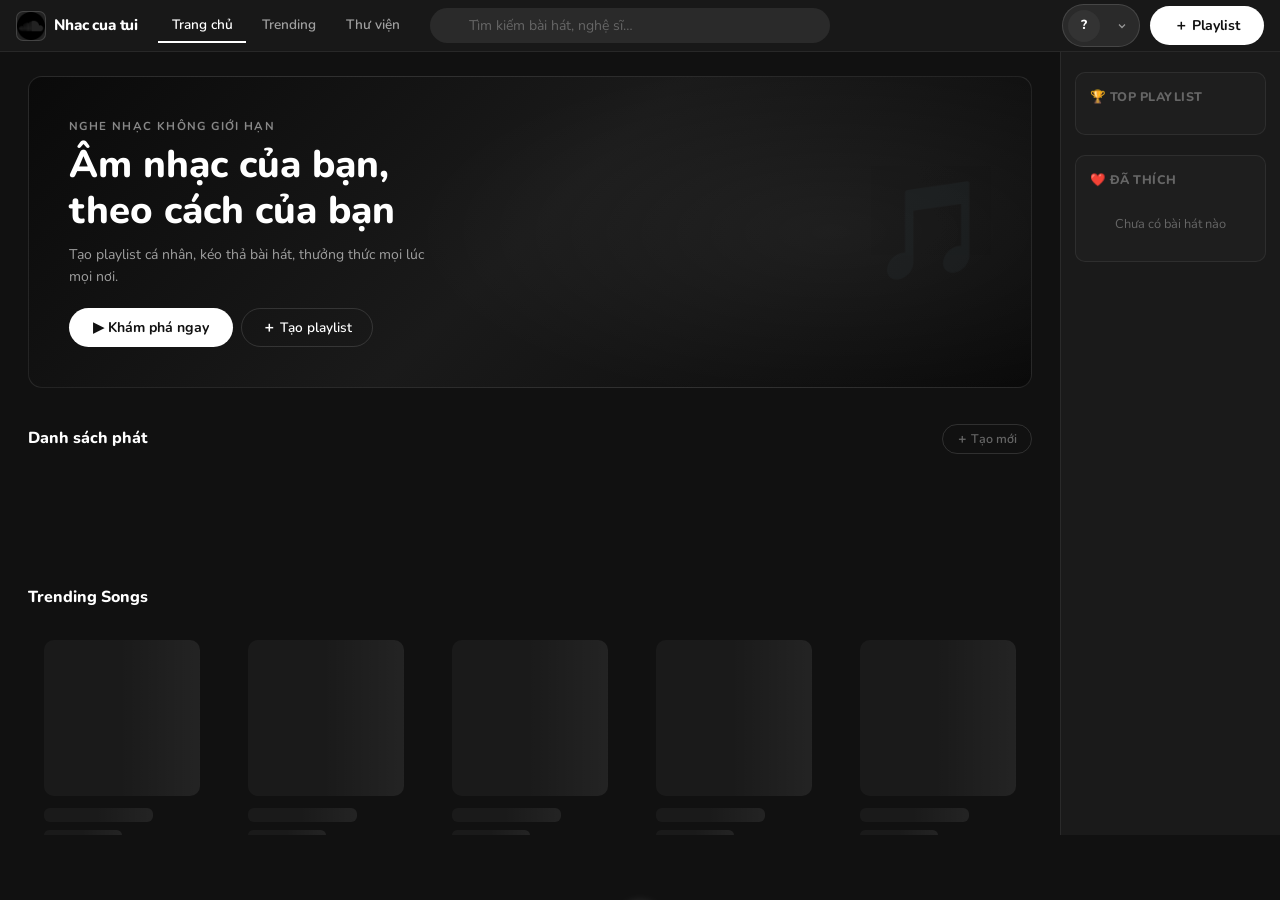
==== commit 9bfb7495: "Add files via upload" ====
--- a/index.html
+++ b/index.html
@@ -3,127 +3,139 @@
 <head>
   <meta charset="UTF-8" />
   <meta name="viewport" content="width=device-width, initial-scale=1.0" />
-  <meta name="description" content="PlaylistMaker — Tạo và quản lý danh sách phát nhạc cá nhân." />
-  <title>PlaylistMaker</title>
-
-  <!-- Bootstrap 5 CSS -->
+  <title>Nhac cua tui</title>
   <link rel="stylesheet" href="https://cdn.jsdelivr.net/npm/bootstrap@5.3.3/dist/css/bootstrap.min.css" />
-  <!-- Custom CSS -->
   <link rel="stylesheet" href="css/style.css" />
 </head>
 <body>
 
-<div class="app-shell">
-
-  <!-- ══ SIDEBAR ══════════════════════════════════════════ -->
-  <aside class="sidebar" id="sidebar">
-    <div class="sidebar-logo">
-      <div class="logo-mark">🎵</div>
-      <span class="logo-text">PlaylistMaker</span>
-    </div>
-
-    <nav class="nav-section">
-      <div class="nav-section-label">Khám phá</div>
-      <button class="nav-link active" data-section="#hero-section">
-        <span class="nav-icon"></span> Trang chủ
-      </button>
-      <button class="nav-link" data-section="#trending-section">
-        <span class="nav-icon"></span> Trending
-      </button>
-      <button class="nav-link" data-section="#playlists-section">
-        <span class="nav-icon"></span> Playlists
-      </button>
-      <button class="nav-link" data-section="#recent-section">
-        <span class="nav-icon"></span> Gần đây
-      </button>
-    </nav>
-
-    <nav class="nav-section">
-      <div class="nav-section-label">Thư viện</div>
-      <a class="nav-link" href="admin.html">
-        <span class="nav-icon">⚙️</span> Quản trị
-      </a>
-      <button class="nav-link" id="sidebar-create-pl-btn">
-        <span class="nav-icon">＋</span> Tạo playlist
-      </button>
-    </nav>
-
-    <div class="nav-section">
-      <div class="nav-section-label">Playlist của bạn</div>
-      <ul class="sidebar-pl-list" id="sidebar-playlists"></ul>
-    </div>
-  </aside>
-
-  <!-- ══ MAIN CONTENT ══════════════════════════════════════ -->
-  <main class="main-content" id="main-content">
-
-    <!-- Topbar -->
-    <header class="topbar">
-      <div class="d-flex align-items-center gap-3">
-        <button class="sidebar-toggle" id="sidebar-toggle">☰</button>
-        <div class="search-wrap">
-          <span class="search-icon"></span>
-          <input type="search" id="search-input"
-            class="form-control search-input"
-            placeholder="Tìm kiếm bài hát, nghệ sĩ…"
-            autocomplete="off" />
-        </div>
-        <div class="d-flex align-items-center gap-2 ms-auto">
-          <a class="btn btn-outline-accent btn-sm" href="admin.html">Admin ↗</a>
-          <button class="btn btn-accent btn-ripple" id="topbar-create-pl-btn">＋ Playlist</button>
-        </div>
-      </div>
-    </header>
-
-    <!-- Hero -->
-    <section id="hero-section">
-      <div class="hero-banner">
-        <div>
-          <div class="hero-eyebrow">🎧 Nghe nhạc không giới hạn</div>
-          <h1 class="hero-title">Âm nhạc của bạn,<br><span>theo cách của bạn</span></h1>
-          <p class="hero-sub">Tạo playlist cá nhân, kéo thả bài hát, thưởng thức mọi lúc mọi nơi.</p>
-          <div class="d-flex gap-2 flex-wrap">
-            <button class="btn btn-accent btn-ripple" onclick="document.getElementById('trending-section').scrollIntoView({behavior:'smooth'})">
-              ▶ Khám phá ngay
+<div class="sc-shell">
+
+  <!-- ══ TOP NAVBAR ══════════════════════════════════════════ -->
+  <header class="sc-navbar">
+    <div class="sc-nav-left">
+      <div class="sc-logo">
+        <div class="logo-mark"><img src="Logo/49336.png" alt=""></div>
+        <span class="logo-text">Nhac cua tui</span>
+      </div>
+      <nav class="sc-nav-tabs">
+        <a class="sc-nav-tab active" href="#">Trang chủ</a>
+        <a class="sc-nav-tab" href="#" id="nav-trending">Trending</a>
+        <a class="sc-nav-tab" href="#" id="nav-library">Thư viện</a>
+      </nav>
+    </div>
+    <div class="sc-nav-center">
+      <div class="search-wrap">
+        <span class="search-icon"></span>
+        <input type="search" id="search-input" class="form-control search-input"
+          placeholder="Tìm kiếm bài hát, nghệ sĩ…" autocomplete="off" />
+      </div>
+    </div>
+    <div class="sc-nav-right">
+      <div class="user-dropdown-wrap" id="user-dropdown-wrap">
+        <button class="user-dropdown-btn" id="user-dropdown-btn">
+          <div class="user-avatar" id="topbar-avatar">?</div>
+          <span id="topbar-username" class="user-dropdown-name"></span>
+          <svg viewBox="0 0 24 24" fill="none" stroke="currentColor" stroke-width="2.5" style="width:12px;height:12px;opacity:.5"><polyline points="6 9 12 15 18 9"/></svg>
+        </button>
+        <div class="user-dropdown-menu" id="user-dropdown-menu">
+          <div id="dropdown-guest">
+            <a href="login.html" class="dropdown-item">
+              Đăng nhập
+            </a>
+            <a href="login.html" class="dropdown-item">
+              Đăng ký
+            </a>
+          </div>
+          <div id="dropdown-user" style="display:none">
+            <div class="dropdown-user-info">
+              <div class="user-avatar sm" id="dropdown-avatar">U</div>
+              <div>
+                <div class="dropdown-username" id="dropdown-username"></div>
+                <div class="dropdown-role" id="dropdown-role"></div>
+              </div>
+            </div>
+            <div class="dropdown-divider"></div>
+            <a href="admin.html" class="dropdown-item" id="dropdown-admin" style="display:none">
+              Quản trị
+            </a>
+            <button class="dropdown-item" id="dropdown-logout">
+              Đăng xuất
             </button>
-            <button class="btn btn-outline-accent" id="hero-create-pl-btn">＋ Tạo playlist</button>
-          </div>
-        </div>
-      </div>
-    </section>
-
-    <!-- Trending Songs -->
-    <section id="trending-section" class="mt-4">
-      <div class="section-header d-flex align-items-center justify-content-between">
-        <div class="section-title"><span class="title-dot"></span>Trending Songs</div>
-        <span class="section-link">Kéo bài hát vào playlist →</span>
-      </div>
-      <div class="song-list-header hide-sm">
-        <span>#</span><span></span><span>Tiêu đề</span>
-        <span>Album</span><span>Lượt nghe</span><span>Thời lượng</span>
-        <span></span><span></span>
-      </div>
-      <div id="trending-songs"></div>
-    </section>
-
-    <!-- Playlists Grid -->
-    <section id="playlists-section" class="mt-4">
-      <div class="section-header d-flex align-items-center justify-content-between">
-        <div class="section-title"><span class="title-dot"></span> 🎶 Danh sách phát</div>
-        <button class="btn btn-outline-accent btn-sm" id="sec-create-pl-btn">＋ Tạo mới</button>
-      </div>
-      <div class="playlists-grid" id="playlists-grid"></div>
-    </section>
-
-    <!-- Recently Played -->
-    <section id="recent-section" class="mt-4 mb-5">
-      <div class="section-header">
-        <div class="section-title"><span class="title-dot"></span> ⏱ Đã nghe gần đây</div>
-      </div>
-      <div id="recently-played"></div>
-    </section>
-
-  </main>
+          </div>
+        </div>
+      </div>
+      <button class="btn btn-accent btn-sm btn-ripple" id="topbar-create-pl-btn">＋ Playlist</button>
+    </div>
+  </header>
+
+  <!-- ══ BODY ════════════════════════════════════════════════ -->
+  <div class="sc-body">
+
+
+
+    <!-- ── MAIN ───────────────────────────────────────────── -->
+    <main class="sc-main" id="main-content">
+
+      <!-- Hero -->
+      <section id="hero-section">
+        <div class="hero-banner">
+          <div>
+            <div class="hero-eyebrow">Nghe nhạc không giới hạn</div>
+            <h1 class="hero-title">Âm nhạc của bạn,<br><span>theo cách của bạn</span></h1>
+            <p class="hero-sub">Tạo playlist cá nhân, kéo thả bài hát, thưởng thức mọi lúc mọi nơi.</p>
+            <div class="d-flex gap-2 flex-wrap">
+              <button class="btn btn-accent btn-ripple" onclick="document.getElementById('trending-section').scrollIntoView({behavior:'smooth'})">
+                ▶ Khám phá ngay
+              </button>
+              <button class="btn btn-outline-accent" id="hero-create-pl-btn">＋ Tạo playlist</button>
+            </div>
+          </div>
+        </div>
+      </section>
+
+      <!-- Playlists — horizontal scroll cards -->
+      <section id="playlists-section" class="sc-section">
+        <div class="sc-section-header">
+          <span class="sc-section-title">Danh sách phát</span>
+          <button class="sc-section-more" id="sec-create-pl-btn">＋ Tạo mới</button>
+        </div>
+        <div class="sc-hscroll" id="playlists-grid"></div>
+      </section>
+
+      <!-- Trending Songs -->
+      <section id="trending-section" class="sc-section">
+        <div class="sc-section-header">
+          <span class="sc-section-title">Trending Songs</span>
+          <span class="sc-section-sub"></span>
+        </div>
+        <div class="sc-songs-grid" id="trending-songs"></div>
+      </section>
+
+
+
+    </main>
+
+    <!-- ── RIGHT SIDEBAR ──────────────────────────────────── -->
+    <aside class="sc-right-sidebar">
+
+      <!-- Top playlist -->
+      <div class="sc-widget">
+        <div class="sc-widget-title">🏆 Top Playlist</div>
+        <div id="rs-top-playlists"></div>
+      </div>
+
+      <!-- Liked songs -->
+      <div class="sc-widget">
+        <div class="sc-widget-title">❤️ Đã thích</div>
+        <div id="rs-liked-songs">
+          <div style="color:var(--text-muted);font-size:.8rem;text-align:center;padding:.75rem 0">Chưa có bài hát nào</div>
+        </div>
+      </div>
+
+    </aside>
+
+  </div><!-- /sc-body -->
 
   <!-- ══ PLAYER BAR ════════════════════════════════════════ -->
   <footer class="player-bar" id="player-bar">
@@ -134,7 +146,6 @@
         <div id="player-artist">—</div>
       </div>
     </div>
-
     <div class="player-controls">
       <div class="player-btns">
         <button id="prev-btn" title="Bài trước">
@@ -153,7 +164,6 @@
         <span class="time-label" id="duration">0:00</span>
       </div>
     </div>
-
     <div class="player-extras">
       <canvas id="visualizer-canvas" width="120" height="36"></canvas>
       <div class="volume-wrap">
@@ -163,8 +173,7 @@
     </div>
   </footer>
 
-</div><!-- /app-shell -->
-
+</div><!-- /sc-shell -->
 
 <!-- ══ MODAL: Playlist Detail ══════════════════════════════ -->
 <div class="modal fade" id="playlist-modal" tabindex="-1">
@@ -181,9 +190,7 @@
             <h2 id="modal-pl-name"></h2>
             <p id="modal-pl-desc" class="text-secondary small"></p>
             <div class="modal-pl-stats">
-              <span id="modal-pl-count"></span>
-              <span>·</span>
-              <span id="modal-pl-plays"></span>
+              <span id="modal-pl-count"></span><span>·</span><span id="modal-pl-plays"></span>
             </div>
             <div class="mt-3">
               <button class="btn btn-accent btn-ripple" id="modal-play-all">▶ Phát tất cả</button>
@@ -236,23 +243,143 @@
   </div>
 </div>
 
-
-<!-- Bootstrap 5 JS -->
 <script src="https://cdn.jsdelivr.net/npm/bootstrap@5.3.3/dist/js/bootstrap.bundle.min.js"></script>
-<!-- jQuery -->
 <script src="https://cdn.jsdelivr.net/npm/jquery@3.7.1/dist/jquery.min.js"></script>
-<!-- App scripts -->
 <script src="js/utils.js"></script>
 <script src="js/api.js"></script>
 <script src="js/main.js"></script>
-
 <script>
-  // Gộp tất cả nút "Tạo playlist" về 1 handler dùng Bootstrap modal
-  $(document).ready(function() {
-    $('#sidebar-create-pl-btn, #topbar-create-pl-btn, #hero-create-pl-btn, #sec-create-pl-btn').on('click', function() {
-      new bootstrap.Modal(document.getElementById('create-playlist-modal')).show();
+$(document).ready(function() {
+  // Create playlist buttons
+  $('#sidebar-create-pl-btn, #topbar-create-pl-btn, #hero-create-pl-btn, #sec-create-pl-btn').on('click', function() {
+    new bootstrap.Modal(document.getElementById('create-playlist-modal')).show();
+  });
+
+  // Navbar tabs scroll
+  $('#nav-trending').on('click', function(e) {
+    e.preventDefault();
+    document.getElementById('trending-section')?.scrollIntoView({ behavior: 'smooth' });
+    $('.sc-nav-tab').removeClass('active');
+    $(this).addClass('active');
+  });
+  $('#nav-library').on('click', function(e) {
+    e.preventDefault();
+    document.getElementById('playlists-section')?.scrollIntoView({ behavior: 'smooth' });
+    $('.sc-nav-tab').removeClass('active');
+    $(this).addClass('active');
+  });
+  $('a.sc-nav-tab[href="#"]').first().on('click', function(e) {
+    e.preventDefault();
+    document.getElementById('hero-section')?.scrollIntoView({ behavior: 'smooth' });
+    $('.sc-nav-tab').removeClass('active');
+    $(this).addClass('active');
+  });
+
+  // Active tab on scroll
+  const sections = [
+    { id: 'hero-section',      tab: $('a.sc-nav-tab').first() },
+    { id: 'playlists-section', tab: $('#nav-library') },
+    { id: 'trending-section',  tab: $('#nav-trending') },
+  ];
+  const main = document.getElementById('main-content');
+  if (main) {
+    main.addEventListener('scroll', function() {
+      const scrollY = main.scrollTop;
+      let current = sections[0];
+      sections.forEach(s => {
+        const el = document.getElementById(s.id);
+        if (el && el.offsetTop - 100 <= scrollY) current = s;
+      });
+      $('.sc-nav-tab').removeClass('active');
+      current.tab.addClass('active');
     });
-  });
+  }
+
+
+  // Right sidebar — Top Playlists (click → mở modal)
+  async function loadRightSidebar() {
+    try {
+      const playlists = await API.getPlaylists();
+      const top3 = [...playlists].sort((a,b)=>(b.plays||0)-(a.plays||0)).slice(0,3);
+
+      // Lấy ảnh bài đầu cho mỗi playlist
+      const withCovers = await Promise.all(top3.map(async p => {
+        const songs = Array.isArray(p.songs) ? p.songs : [];
+        if (songs.length) {
+          try {
+            const s = await API.getSongById(songs[0]);
+            if (s?.cover) return { ...p, displayCover: s.cover };
+          } catch(e) {}
+        }
+        return { ...p, displayCover: p.cover };
+      }));
+
+      $('#rs-top-playlists').html(withCovers.map(p => `
+        <div class="rs-pl-row" data-id="${p.id}" style="cursor:pointer">
+          <img src="${p.displayCover}" onerror="this.src='${Utils.albumPlaceholder(0)}'" alt="">
+          <div class="rs-pl-info">
+            <div class="rs-pl-name">${Utils.escapeHtml(p.name)}</div>
+            <div class="rs-pl-meta">${Array.isArray(p.songs)?p.songs.length:0} bài · ${Utils.formatPlays(p.plays)} lượt</div>
+          </div>
+          <svg viewBox="0 0 24 24" fill="currentColor" style="width:14px;height:14px;opacity:.4;flex-shrink:0"><polygon points="5,3 19,12 5,21"/></svg>
+        </div>`).join(''));
+
+      // Click playlist → mở modal chi tiết
+      $('#rs-top-playlists').on('click', '.rs-pl-row', function() {
+        openPlaylistDetail($(this).data('id'));
+      });
+    } catch(e) {}
+
+    // Liked songs
+    const favIds = API.getFavorites();
+    if (!favIds.length) return;
+    try {
+      const songs = await Promise.all(favIds.slice(0,5).map(id => API.getSongById(id).catch(()=>null)));
+      const valid = songs.filter(Boolean);
+      if (!valid.length) return;
+
+      $('#rs-liked-songs').html(valid.map(s => `
+        <div class="rs-liked-row" data-id="${s.id}" style="cursor:pointer">
+          <img src="${s.cover}" onerror="this.src='${Utils.albumPlaceholder(0)}'" alt="">
+          <div class="rs-pl-info">
+            <div class="rs-pl-name">${Utils.escapeHtml(s.title)}</div>
+            <div class="rs-pl-meta">${Utils.escapeHtml(s.artist||'')} · ${Utils.formatDuration(s.duration)}</div>
+          </div>
+          <svg viewBox="0 0 24 24" fill="currentColor" style="width:14px;height:14px;opacity:.4;flex-shrink:0"><polygon points="5,3 19,12 5,21"/></svg>
+        </div>`).join(''));
+
+      // Click → phát bài
+      $('#rs-liked-songs').on('click', '.rs-liked-row', function() {
+        const song = valid.find(s => s.id == $(this).data('id'));
+        if (song) { State.queue = valid; Player.load(song); }
+      });
+    } catch(e) {}
+  }
+  loadRightSidebar();
+
+  // Auth state
+  const session = API.getSession();
+  const initial = session ? (session.name || session.email || 'U')[0].toUpperCase() : '?';
+  $('#topbar-avatar').text(initial);
+  $('#dropdown-avatar').text(initial);
+  if (session) {
+    $('#topbar-username').text(session.name || session.email);
+    $('#dropdown-guest').hide();
+    $('#dropdown-user').show();
+    $('#dropdown-username').text(session.name || session.email);
+    $('#dropdown-role').text(session.role === 'admin' ? '👑 Admin' : '🎵 Thành viên');
+    if (session.role === 'admin') $('#dropdown-admin').show();
+  }
+  $('#dropdown-logout').on('click', async () => { await API.logout(); location.reload(); });
+
+  // Dropdown toggle
+  $('#user-dropdown-btn').on('click', function(e) {
+    e.stopPropagation();
+    $('#user-dropdown-menu').toggleClass('open');
+  });
+  $(document).on('click', function() { $('#user-dropdown-menu').removeClass('open'); });
+  $('#user-dropdown-menu').on('click', function(e) { e.stopPropagation(); });
+});
 </script>
 </body>
 </html>
--- a/css/style.css
+++ b/css/style.css
@@ -16,12 +16,12 @@
   --border:        rgba(255,255,255,0.07);
   --border-bright: rgba(255,255,255,0.13);
 
-  /* SoundCloud Orange */
-  --accent:        #ff5500;
-  --accent-light:  #ff7033;
-  --accent-dark:   #cc4400;
-  --accent-2:      #ff9944;
-  --accent-glow:   rgba(255,85,0,0.3);
+  /* Monochrome White */
+  --accent:        #ffffff;
+  --accent-light:  #e0e0e0;
+  --accent-dark:   #b0b0b0;
+  --accent-2:      #cccccc;
+  --accent-glow:   rgba(255,255,255,0.15);
 
   --text-primary:  #ffffff;
   --text-secondary:#a0a0a0;
@@ -37,7 +37,7 @@
   --shadow-sm:     0 2px 10px rgba(0,0,0,0.5);
   --shadow-md:     0 6px 24px rgba(0,0,0,0.6);
   --shadow-lg:     0 16px 48px rgba(0,0,0,0.7);
-  --shadow-orange: 0 4px 24px rgba(255,85,0,0.4);
+  --shadow-orange: 0 4px 24px rgba(255,255,255,0.15);
   --transition:    0.2s cubic-bezier(.4,0,.2,1);
 
   --font-body: 'Nunito', sans-serif;
@@ -792,4 +792,433 @@
 .song-row.song-playing .song-play-btn {
   display: flex;
   background: var(--accent);
+}
+
+/* ── User avatar (topbar) ── */
+.user-avatar {
+  width: 32px; height: 32px; border-radius: 50%;
+  background: var(--accent);
+  display: flex; align-items: center; justify-content: center;
+  font-weight: 800; font-size: .82rem; color: #fff;
+  flex-shrink: 0;
+}
+
+/* ══════════════════════════════════════════════════════════
+   SOUNDCLOUD LAYOUT
+══════════════════════════════════════════════════════════ */
+
+/* Shell */
+.sc-shell {
+  display: flex;
+  flex-direction: column;
+  height: 100vh;
+  overflow: hidden;
+}
+
+/* ── Top Navbar ── */
+.sc-navbar {
+  height: 52px;
+  background: #181818;
+  border-bottom: 1px solid var(--border);
+  display: flex;
+  align-items: center;
+  padding: 0 1rem;
+  gap: 1rem;
+  flex-shrink: 0;
+  z-index: 200;
+}
+.sc-nav-left  { display:flex; align-items:center; gap:1.25rem; flex-shrink:0; }
+.sc-nav-center{ flex:1; max-width:480px; }
+.sc-nav-right { display:flex; align-items:center; gap:.65rem; margin-left:auto; flex-shrink:0; }
+
+.sc-logo { display:flex; align-items:center; gap:.5rem; flex-shrink:0; }
+.sc-logo .logo-mark { width:30px; height:30px; font-size:.95rem; border-radius:7px; }
+.sc-logo .logo-text  { font-size:.95rem; font-weight:800; }
+
+.sc-nav-tabs { display:flex; gap:.15rem; }
+.sc-nav-tab {
+  padding:.35rem .85rem;
+  font-size:.85rem; font-weight:600; color:var(--text-secondary);
+  border-bottom:2px solid transparent;
+  transition:color var(--transition), border-color var(--transition);
+  text-decoration:none;
+}
+.sc-nav-tab:hover { color:var(--text-primary); }
+.sc-nav-tab.active { color:var(--text-primary); border-bottom-color:var(--accent); }
+
+.sc-nav-btn {
+  font-size:.82rem; font-weight:600; color:var(--text-secondary);
+  background:none; border:none; cursor:pointer; padding:.3rem .6rem;
+  border-radius:var(--radius-sm); transition:color var(--transition), background var(--transition);
+  white-space:nowrap;
+}
+.sc-nav-btn:hover { color:var(--text-primary); background:var(--bg-hover); }
+
+/* ── Body (3 columns) ── */
+.sc-body {
+  display: grid;
+  grid-template-columns: 200px 1fr 220px;
+  flex: 1;
+  overflow: hidden;
+}
+
+/* ── Left Sidebar ── */
+.sc-sidebar {
+  background: var(--bg-layer);
+  border-right: 1px solid var(--border);
+  overflow-y: auto;
+  padding: 1rem 0;
+  display: flex;
+  flex-direction: column;
+  gap: .25rem;
+}
+.sc-sidebar-nav { display:flex; flex-direction:column; padding:0 .5rem; gap:.1rem; }
+.sc-sidebar-link {
+  display:flex; align-items:center; gap:.55rem;
+  padding:.5rem .75rem; border-radius:var(--radius-sm);
+  font-size:.835rem; font-weight:600; color:var(--text-secondary);
+  cursor:pointer; text-decoration:none;
+  transition:background var(--transition), color var(--transition);
+  border:none; background:none; width:100%; text-align:left;
+}
+.sc-sidebar-link:hover  { background:var(--bg-hover); color:var(--text-primary); }
+.sc-sidebar-link.active { background:rgba(255,85,0,0.1); color:var(--accent); }
+
+.sc-sidebar-section { padding:.75rem .75rem 0; }
+.sc-sidebar-label {
+  font-size:.62rem; font-weight:700; letter-spacing:.1em;
+  color:var(--text-muted); text-transform:uppercase; margin-bottom:.4rem;
+  padding:0 .25rem;
+}
+
+/* ── Main ── */
+.sc-main {
+  overflow-y: auto;
+  padding: 1.5rem 1.75rem;
+}
+
+/* ── Sections ── */
+.sc-section { margin-bottom: 2rem; }
+.sc-section-header {
+  display:flex; align-items:center; justify-content:space-between;
+  margin-bottom: .85rem;
+}
+.sc-section-title { font-size:1rem; font-weight:800; }
+.sc-section-more {
+  font-size:.78rem; font-weight:600; color:var(--text-muted);
+  background:none; border:1px solid var(--border-bright);
+  border-radius:var(--radius-xl); padding:.25rem .85rem; cursor:pointer;
+  transition:color var(--transition), border-color var(--transition);
+}
+.sc-section-more:hover { color:var(--accent); border-color:var(--accent); }
+.sc-section-sub { font-size:.75rem; color:var(--text-muted); }
+
+/* ── Horizontal scroll (playlists) ── */
+.sc-hscroll {
+  display: flex;
+  gap: .85rem;
+  overflow-x: auto;
+  padding-bottom: .5rem;
+  scrollbar-width: thin;
+}
+.sc-hscroll::-webkit-scrollbar { height:4px; }
+.sc-hscroll::-webkit-scrollbar-thumb { background:rgba(255,85,0,0.3); border-radius:99px; }
+.sc-hscroll .playlist-card {
+  flex-shrink: 0;
+  width: 150px;
+}
+
+/* ── Recently played (SoundCloud style) ── */
+.sc-recently {
+  display: grid;
+  grid-template-columns: repeat(auto-fill, minmax(140px, 1fr));
+  gap: .85rem;
+}
+.sc-recent-card {
+  background: var(--bg-card);
+  border: 1px solid var(--border);
+  border-radius: var(--radius-md);
+  overflow: hidden;
+  cursor: pointer;
+  transition: transform var(--transition), box-shadow var(--transition);
+}
+.sc-recent-card:hover { transform:translateY(-3px); box-shadow:var(--shadow-md); }
+.sc-recent-card img { width:100%; aspect-ratio:1; object-fit:cover; }
+.sc-recent-card-body { padding:.5rem .65rem; }
+.sc-recent-card-title { font-size:.8rem; font-weight:700; white-space:nowrap; overflow:hidden; text-overflow:ellipsis; }
+.sc-recent-card-artist { font-size:.72rem; color:var(--text-secondary); }
+
+/* ── Right Sidebar ── */
+.sc-right-sidebar {
+  background: var(--bg-layer);
+  border-left: 1px solid var(--border);
+  overflow-y: auto;
+  padding: 1.25rem .85rem;
+  display: flex;
+  flex-direction: column;
+  gap: 1.25rem;
+}
+.sc-widget {
+  background: var(--bg-card);
+  border: 1px solid var(--border);
+  border-radius: var(--radius-md);
+  padding: .9rem;
+}
+.sc-widget-title {
+  font-size:.78rem; font-weight:800; letter-spacing:.04em;
+  text-transform:uppercase; color:var(--text-muted);
+  margin-bottom:.75rem;
+}
+.sc-stat-row {
+  display:flex; justify-content:space-between; align-items:center;
+  padding:.3rem 0; border-bottom:1px solid rgba(255,255,255,0.04);
+  font-size:.82rem;
+}
+.sc-stat-row:last-child { border-bottom:none; }
+.sc-stat-row span:last-child { font-weight:700; color:var(--accent); }
+
+.rs-pl-row {
+  display:flex; align-items:center; gap:.6rem; padding:.4rem 0;
+  border-bottom:1px solid rgba(255,255,255,0.04); cursor:pointer;
+  transition:background var(--transition);
+}
+.rs-pl-row:last-child { border-bottom:none; }
+.rs-pl-row img { width:36px; height:36px; border-radius:5px; flex-shrink:0; }
+.rs-pl-name { font-size:.8rem; font-weight:600; white-space:nowrap; overflow:hidden; text-overflow:ellipsis; max-width:130px; }
+.rs-pl-meta { font-size:.7rem; color:var(--text-muted); }
+
+/* Player bar spans full width */
+.sc-shell .player-bar {
+  grid-column: unset;
+  flex-shrink: 0;
+}
+
+/* ── Responsive ── */
+@media (max-width: 1100px) {
+  .sc-body { grid-template-columns: 200px 1fr; }
+  .sc-right-sidebar { display:none; }
+}
+@media (max-width: 700px) {
+  .sc-body { grid-template-columns: 1fr; }
+  .sc-sidebar { display:none; }
+  .sc-nav-tabs { display:none; }
+  .sc-main { padding: 1rem; }
+}
+
+/* ── Liked songs row (right sidebar) ── */
+.rs-liked-row {
+  display:flex; align-items:center; gap:.6rem; padding:.4rem 0;
+  border-bottom:1px solid rgba(255,255,255,0.04); cursor:pointer;
+  border-radius:var(--radius-sm);
+  transition:background var(--transition);
+}
+.rs-liked-row:last-child { border-bottom:none; }
+.rs-liked-row:hover { background:var(--bg-hover); padding-left:.4rem; }
+.rs-liked-row img { width:36px; height:36px; border-radius:5px; flex-shrink:0; }
+
+/* ── Remove left sidebar, 2-col layout ── */
+.sc-body {
+  grid-template-columns: 1fr 220px !important;
+}
+.sc-sidebar { display: none !important; }
+@media (max-width: 1100px) {
+  .sc-body { grid-template-columns: 1fr !important; }
+  .sc-right-sidebar { display: none; }
+}
+
+/* ── Monochrome overrides ── */
+/* Buttons */
+.btn-accent {
+  background: #ffffff;
+  color: #111111 !important;
+}
+.btn-accent:hover {
+  background: #e0e0e0;
+  color: #111111 !important;
+  box-shadow: 0 4px 20px rgba(255,255,255,0.2);
+}
+.btn-accent:active { background: #cccccc; }
+
+/* Nav active */
+.sc-nav-tab.active { color: #fff; border-bottom-color: #fff; }
+.sc-sidebar-link.active { background: rgba(255,255,255,0.08); color: #fff; }
+.admin-tab.tab-active { color: #fff; border-left-color: #fff; background: rgba(255,255,255,0.06); }
+.nav-link.active { background: rgba(255,255,255,0.08); color: #fff; }
+
+/* Play button */
+#play-pause-btn {
+  background: #ffffff;
+  color: #111111;
+  box-shadow: 0 2px 12px rgba(255,255,255,0.2);
+}
+#play-pause-btn:hover {
+  background: #e0e0e0;
+  color: #111111;
+}
+
+/* Song play btn */
+.song-play-btn { background: #ffffff; color: #111111 !important; }
+.song-play-btn:hover { background: #e0e0e0; }
+
+/* Progress bar */
+#progress-bar::before { background: #ffffff; }
+#progress-bar::after  { background: #ffffff; }
+
+/* Stat values */
+.sc-stat-row span:last-child { color: #ffffff; }
+.stat-value { color: #ffffff; }
+
+/* Title dot */
+.title-dot { background: #ffffff; }
+
+/* Fav active */
+.fav-btn.fav-active, .fav-btn.active-fav { color: #ffffff; }
+
+/* User avatar */
+.user-avatar, .admin-avatar, .auth-logo-mark { background: #333333; }
+
+/* Logo mark */
+.logo-mark { background: #222222; border: 1px solid rgba(255,255,255,0.15); }
+
+/* Hero */
+.hero-banner {
+  background: linear-gradient(135deg, #0a0a0a 0%, #1a1a1a 50%, #0a0a0a 100%);
+  border-color: rgba(255,255,255,0.1);
+}
+.hero-banner::before {
+  background: radial-gradient(ellipse 60% 80% at 80% 50%, rgba(255,255,255,0.05), transparent 70%);
+}
+.hero-title span { color: #ffffff; }
+.hero-eyebrow { color: #888888; }
+
+/* Section more btn */
+.sc-section-more:hover { color: #fff; border-color: #fff; }
+.btn-outline-accent:hover { border-color: #fff; color: #fff; }
+
+/* Playlist card play overlay */
+.playlist-card:hover .playlist-play-overlay { opacity: 1; }
+
+/* Song row playing */
+.song-row.song-playing .song-title { color: #ffffff; }
+
+/* Cloudinary banner */
+.cloudinary-banner { color: #aaaaaa; border-color: rgba(255,255,255,0.15); background: rgba(255,255,255,0.04); }
+
+/* Scrollbar */
+::-webkit-scrollbar-thumb { background: rgba(255,255,255,0.15); }
+::-webkit-scrollbar-thumb:hover { background: rgba(255,255,255,0.3); }
+
+/* ── Song Card (Trending — large card style) ── */
+.sc-song-card {
+  flex-shrink: 0;
+  width: 180px;
+  cursor: pointer;
+  transition: transform var(--transition);
+}
+.sc-song-card:hover { transform: translateY(-4px); }
+
+.sc-song-card-img-wrap {
+  position: relative;
+  aspect-ratio: 1;
+  border-radius: var(--radius-md);
+  overflow: hidden;
+  margin-bottom: .6rem;
+}
+.sc-song-card-img-wrap img {
+  width: 100%; height: 100%;
+  object-fit: cover;
+  transition: transform 0.35s ease;
+}
+.sc-song-card:hover .sc-song-card-img-wrap img { transform: scale(1.05); }
+
+.sc-song-card-play {
+  position: absolute; inset: 0;
+  display: flex; align-items: center; justify-content: center;
+  background: rgba(0,0,0,0.45);
+  opacity: 0; border: none;
+  transition: opacity var(--transition);
+}
+.sc-song-card-play svg { width: 40px; height: 40px; color: #fff; filter: drop-shadow(0 2px 8px rgba(0,0,0,.5)); }
+.sc-song-card:hover .sc-song-card-play { opacity: 1; }
+
+.sc-song-card-body { padding: 0 .25rem; }
+.sc-song-card-title  { font-size: .875rem; font-weight: 700; white-space: nowrap; overflow: hidden; text-overflow: ellipsis; }
+.sc-song-card-artist { font-size: .75rem; color: var(--text-secondary); margin-top: 2px; white-space: nowrap; overflow: hidden; text-overflow: ellipsis; }
+.sc-song-card-meta   { display: flex; align-items: center; justify-content: space-between; margin-top: .4rem; font-size: .72rem; color: var(--text-muted); }
+.sc-song-card .fav-btn, .sc-song-card .add-pl-btn { padding: 2px; }
+.sc-song-card .fav-btn svg, .sc-song-card .add-pl-btn svg { width: 14px; height: 14px; }
+
+/* ── Song Grid (Trending — multi-row) ── */
+.sc-songs-grid {
+  display: grid;
+  grid-template-columns: repeat(auto-fill, minmax(160px, 1fr));
+  gap: 1rem;
+}
+
+/* ── User Dropdown ── */
+.user-dropdown-wrap { position: relative; }
+
+.user-dropdown-btn {
+  display: flex; align-items: center; gap: .5rem;
+  background: var(--bg-elevated);
+  border: 1px solid var(--border-bright);
+  border-radius: var(--radius-xl);
+  padding: .3rem .65rem .3rem .3rem;
+  cursor: pointer; color: var(--text-primary);
+  transition: background var(--transition), border-color var(--transition);
+}
+.user-dropdown-btn:hover { background: var(--bg-hover); border-color: rgba(255,255,255,0.2); }
+
+.user-dropdown-name {
+  font-size: .8rem; font-weight: 600;
+  max-width: 90px; overflow: hidden; text-overflow: ellipsis; white-space: nowrap;
+}
+
+.user-dropdown-menu {
+  position: absolute; top: calc(100% + 8px); right: 0;
+  width: 210px;
+  background: var(--bg-elevated);
+  border: 1px solid var(--border-bright);
+  border-radius: var(--radius-md);
+  box-shadow: var(--shadow-lg);
+  z-index: 999;
+  overflow: hidden;
+  opacity: 0; transform: translateY(-6px) scale(0.97);
+  pointer-events: none;
+  transition: opacity .18s ease, transform .18s ease;
+}
+.user-dropdown-menu.open {
+  opacity: 1; transform: translateY(0) scale(1);
+  pointer-events: auto;
+}
+
+.dropdown-user-info {
+  display: flex; align-items: center; gap: .65rem;
+  padding: .85rem 1rem;
+  border-bottom: 1px solid var(--border);
+}
+.user-avatar.sm { width: 28px; height: 28px; font-size: .75rem; flex-shrink: 0; }
+.dropdown-username { font-size: .85rem; font-weight: 700; }
+.dropdown-role { font-size: .72rem; color: var(--text-muted); margin-top: 1px; }
+
+.dropdown-divider { height: 1px; background: var(--border); margin: .25rem 0; }
+
+.dropdown-item {
+  display: flex; align-items: center; gap: .65rem;
+  width: 100%; padding: .6rem 1rem;
+  font-size: .85rem; font-weight: 600; color: var(--text-secondary);
+  background: none; border: none; cursor: pointer; text-decoration: none;
+  transition: background var(--transition), color var(--transition);
+  font-family: var(--font-body);
+}
+.dropdown-item svg { width: 15px; height: 15px; flex-shrink: 0; }
+.dropdown-item:hover { background: var(--bg-hover); color: var(--text-primary); }
+#dropdown-logout:hover { color: #ef4444; }
+
+/* ── Logo image fix ── */
+.logo-mark img {
+  width: 100%;
+  height: 100%;
+  object-fit: contain;
+  border-radius: 7px;
 }
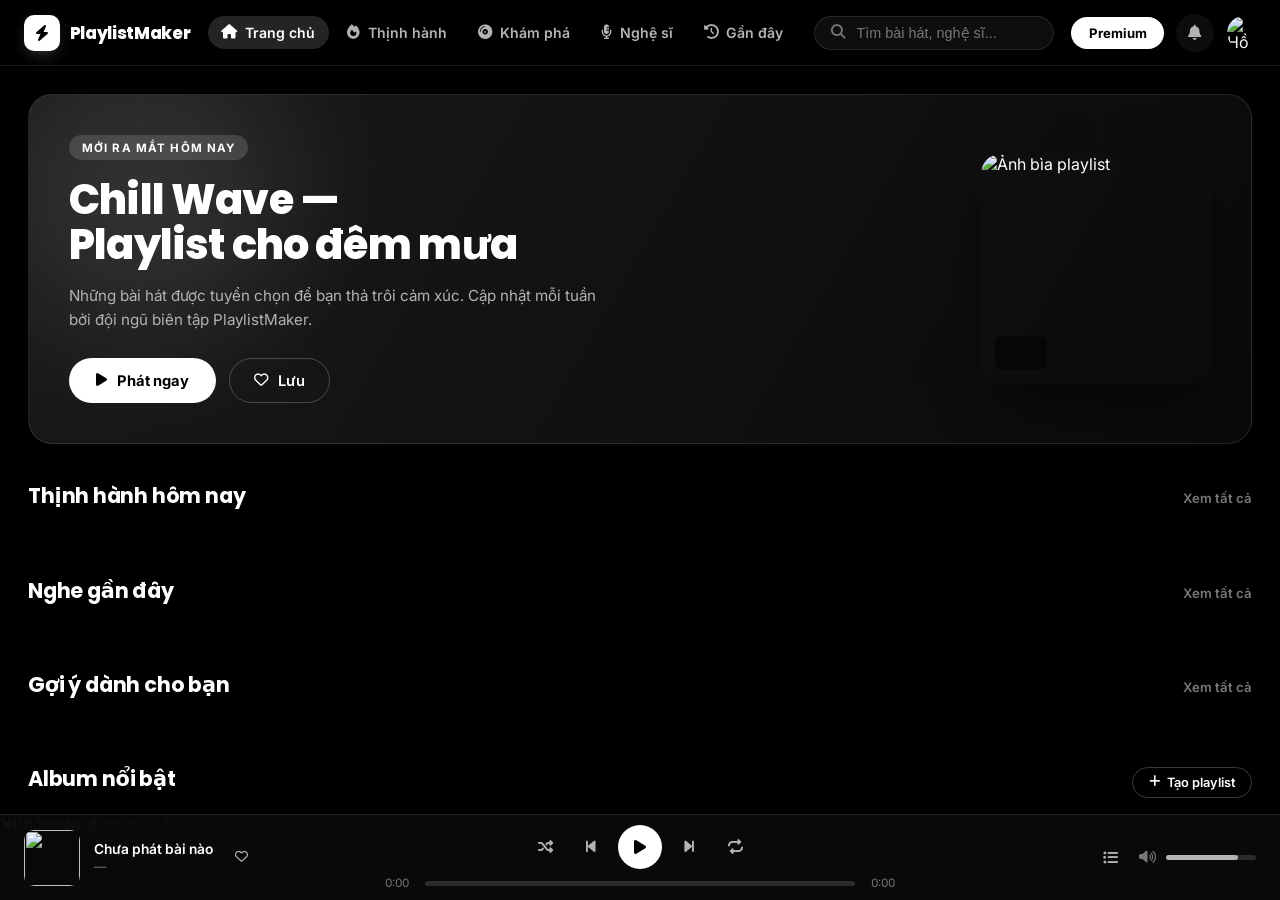
==== commit 1338af2d: "Add files via upload" ====
--- a/index.html
+++ b/index.html
@@ -1,385 +1,247 @@
 <!DOCTYPE html>
 <html lang="vi">
 <head>
-  <meta charset="UTF-8" />
-  <meta name="viewport" content="width=device-width, initial-scale=1.0" />
-  <title>Nhac cua tui</title>
-  <link rel="stylesheet" href="https://cdn.jsdelivr.net/npm/bootstrap@5.3.3/dist/css/bootstrap.min.css" />
-  <link rel="stylesheet" href="css/style.css" />
+<meta charset="UTF-8">
+<meta name="viewport" content="width=device-width, initial-scale=1.0">
+<title>PlaylistMaker — Nghe nhạc không giới hạn</title>
+<link rel="preconnect" href="https://fonts.googleapis.com">
+<link href="https://fonts.googleapis.com/css2?family=Poppins:wght@500;600;700;800&family=Inter:wght@400;500;600;700&display=swap" rel="stylesheet">
+<link rel="stylesheet" href="https://cdnjs.cloudflare.com/ajax/libs/font-awesome/6.5.1/css/all.min.css">
+<link rel="stylesheet" href="css/home.css">
 </head>
 <body>
 
-<div class="sc-shell">
-
-  <!-- ══ TOP NAVBAR ══════════════════════════════════════════ -->
-  <header class="sc-navbar">
-    <div class="sc-nav-left">
-      <div class="sc-logo">
-        <div class="logo-mark"><img src="Logo/49336.png" alt=""></div>
-        <span class="logo-text">Nhac cua tui</span>
-      </div>
-      <nav class="sc-nav-tabs">
-        <a class="sc-nav-tab active" href="#">Trang chủ</a>
-        <a class="sc-nav-tab" href="#" id="nav-trending">Trending</a>
-        <a class="sc-nav-tab" href="#" id="nav-library">Thư viện</a>
+<div class="app">
+
+  <!-- ===== MAIN ===== -->
+  <div class="main">
+
+    <!-- TOP MENU BAR -->
+    <header class="topbar">
+      <button class="icon-btn menu-toggle" id="menuToggle" aria-label="Menu">
+        <i class="fa-solid fa-bars"></i>
+      </button>
+
+      <div class="logo">
+        <span class="logo-mark"><i class="fa-solid fa-bolt"></i></span>
+        <span class="logo-text">PlaylistMaker</span>
+      </div>
+
+      <nav class="top-nav" id="topNav">
+        <a href="#" class="nav-link active"><i class="fa-solid fa-house"></i><span>Trang chủ</span></a>
+        <a href="#" class="nav-link" data-scroll="#trending-title"><i class="fa-solid fa-fire"></i><span>Thịnh hành</span></a>
+        <a href="#" class="nav-link" data-scroll="#albums-title"><i class="fa-solid fa-compact-disc"></i><span>Khám phá</span></a>
+        <a href="#" class="nav-link" data-scroll="#artists-title"><i class="fa-solid fa-microphone-lines"></i><span>Nghệ sĩ</span></a>
+        <a href="#" class="nav-link" data-scroll="#recent-title"><i class="fa-solid fa-clock-rotate-left"></i><span>Gần đây</span></a>
       </nav>
-    </div>
-    <div class="sc-nav-center">
-      <div class="search-wrap">
-        <span class="search-icon"></span>
-        <input type="search" id="search-input" class="form-control search-input"
-          placeholder="Tìm kiếm bài hát, nghệ sĩ…" autocomplete="off" />
-      </div>
-    </div>
-    <div class="sc-nav-right">
-      <div class="user-dropdown-wrap" id="user-dropdown-wrap">
-        <button class="user-dropdown-btn" id="user-dropdown-btn">
-          <div class="user-avatar" id="topbar-avatar">?</div>
-          <span id="topbar-username" class="user-dropdown-name"></span>
-          <svg viewBox="0 0 24 24" fill="none" stroke="currentColor" stroke-width="2.5" style="width:12px;height:12px;opacity:.5"><polyline points="6 9 12 15 18 9"/></svg>
-        </button>
-        <div class="user-dropdown-menu" id="user-dropdown-menu">
-          <div id="dropdown-guest">
-            <a href="login.html" class="dropdown-item">
-              Đăng nhập
-            </a>
-            <a href="login.html" class="dropdown-item">
-              Đăng ký
-            </a>
-          </div>
-          <div id="dropdown-user" style="display:none">
-            <div class="dropdown-user-info">
-              <div class="user-avatar sm" id="dropdown-avatar">U</div>
-              <div>
-                <div class="dropdown-username" id="dropdown-username"></div>
-                <div class="dropdown-role" id="dropdown-role"></div>
-              </div>
-            </div>
-            <div class="dropdown-divider"></div>
-            <a href="admin.html" class="dropdown-item" id="dropdown-admin" style="display:none">
-              Quản trị
-            </a>
-            <button class="dropdown-item" id="dropdown-logout">
-              Đăng xuất
-            </button>
-          </div>
-        </div>
-      </div>
-      <button class="btn btn-accent btn-sm btn-ripple" id="topbar-create-pl-btn">＋ Playlist</button>
-    </div>
-  </header>
-
-  <!-- ══ BODY ════════════════════════════════════════════════ -->
-  <div class="sc-body">
-
-
-
-    <!-- ── MAIN ───────────────────────────────────────────── -->
-    <main class="sc-main" id="main-content">
-
-      <!-- Hero -->
-      <section id="hero-section">
-        <div class="hero-banner">
-          <div>
-            <div class="hero-eyebrow">Nghe nhạc không giới hạn</div>
-            <h1 class="hero-title">Âm nhạc của bạn,<br><span>theo cách của bạn</span></h1>
-            <p class="hero-sub">Tạo playlist cá nhân, kéo thả bài hát, thưởng thức mọi lúc mọi nơi.</p>
-            <div class="d-flex gap-2 flex-wrap">
-              <button class="btn btn-accent btn-ripple" onclick="document.getElementById('trending-section').scrollIntoView({behavior:'smooth'})">
-                ▶ Khám phá ngay
-              </button>
-              <button class="btn btn-outline-accent" id="hero-create-pl-btn">＋ Tạo playlist</button>
-            </div>
-          </div>
-        </div>
-      </section>
-
-      <!-- Playlists — horizontal scroll cards -->
-      <section id="playlists-section" class="sc-section">
-        <div class="sc-section-header">
-          <span class="sc-section-title">Danh sách phát</span>
-          <button class="sc-section-more" id="sec-create-pl-btn">＋ Tạo mới</button>
-        </div>
-        <div class="sc-hscroll" id="playlists-grid"></div>
-      </section>
-
-      <!-- Trending Songs -->
-      <section id="trending-section" class="sc-section">
-        <div class="sc-section-header">
-          <span class="sc-section-title">Trending Songs</span>
-          <span class="sc-section-sub"></span>
-        </div>
-        <div class="sc-songs-grid" id="trending-songs"></div>
-      </section>
-
-
-
+
+      <div class="search-box">
+        <i class="fa-solid fa-magnifying-glass"></i>
+        <input type="text" id="searchInput" placeholder="Tìm bài hát, nghệ sĩ...">
+      </div>
+
+      <div class="topbar-actions">
+        <button class="pill-btn" id="premiumBtn">Premium</button>
+        <button class="icon-btn round" aria-label="Thông báo"><i class="fa-solid fa-bell"></i></button>
+        <img src="https://i.pravatar.cc/64?img=12" alt="Hồ sơ" class="avatar-sm clickable" id="topbarAvatar">
+      </div>
+    </header>
+
+    <!-- CONTENT -->
+    <main class="content">
+
+      <!-- HERO / BANNER -->
+      <section class="hero" aria-label="Nổi bật">
+        <div class="hero-glow"></div>
+        <div class="hero-text">
+          <span class="hero-eyebrow">Mới ra mắt hôm nay</span>
+          <h1 id="heroTitle">Chill Wave —<br>Playlist cho đêm mưa</h1>
+          <p id="heroDesc">Những bài hát được tuyển chọn để bạn thả trôi cảm xúc. Cập nhật mỗi tuần bởi đội ngũ biên tập PlaylistMaker.</p>
+          <div class="hero-actions">
+            <button class="play-cta" id="heroPlay"><i class="fa-solid fa-play"></i> Phát ngay</button>
+            <button class="ghost-cta" id="heroSave"><i class="fa-regular fa-heart"></i> Lưu</button>
+          </div>
+        </div>
+        <div class="hero-art">
+          <img src="https://picsum.photos/seed/chillwave/420/420" alt="Ảnh bìa playlist" id="heroArt">
+          <div class="hero-eq" aria-hidden="true"><span></span><span></span><span></span><span></span><span></span></div>
+        </div>
+      </section>
+
+      <!-- TRENDING -->
+      <section class="row" aria-labelledby="trending-title">
+        <div class="row-head">
+          <h2 id="trending-title">Thịnh hành hôm nay</h2>
+          <a href="#" class="see-all">Xem tất cả</a>
+        </div>
+        <div class="scroll-row" id="trendingGrid"></div>
+      </section>
+
+      <!-- RECENTLY PLAYED -->
+      <section class="row" aria-labelledby="recent-title">
+        <div class="row-head">
+          <h2 id="recent-title">Nghe gần đây</h2>
+          <a href="#" class="see-all">Xem tất cả</a>
+        </div>
+        <div class="scroll-row" id="recentRow"></div>
+      </section>
+
+      <!-- RECOMMENDED -->
+      <section class="row" aria-labelledby="recommend-title">
+        <div class="row-head">
+          <h2 id="recommend-title">Gợi ý dành cho bạn</h2>
+          <a href="#" class="see-all">Xem tất cả</a>
+        </div>
+        <div class="scroll-row" id="recommendRow"></div>
+      </section>
+
+      <!-- TOP ALBUMS -->
+      <section class="row" aria-labelledby="albums-title">
+        <div class="row-head">
+          <h2 id="albums-title">Album nổi bật</h2>
+          <button class="ghost-mini" id="createPlBtn"><i class="fa-solid fa-plus"></i> Tạo playlist</button>
+        </div>
+        <div class="scroll-row square" id="albumsRow"></div>
+      </section>
+
+      <!-- TOP ARTISTS -->
+      <section class="row" aria-labelledby="artists-title">
+        <div class="row-head">
+          <h2 id="artists-title">Nghệ sĩ hàng đầu</h2>
+          <a href="#" class="see-all">Xem tất cả</a>
+        </div>
+        <div class="scroll-row artists" id="artistsRow"></div>
+      </section>
+
+      <!-- NEW RELEASES -->
+      <section class="row" aria-labelledby="new-title">
+        <div class="row-head">
+          <h2 id="new-title">Mới phát hành</h2>
+          <a href="#" class="see-all">Xem tất cả</a>
+        </div>
+        <div class="scroll-row square" id="newRow"></div>
+      </section>
+
+      <!-- FOOTER -->
+      <footer class="site-footer">
+        <div class="footer-cols">
+          <div class="footer-col">
+            <h4>Công ty</h4>
+            <a href="#">Giới thiệu</a>
+            <a href="#">Việc làm</a>
+            <a href="#">For the Record</a>
+          </div>
+          <div class="footer-col">
+            <h4>Cộng đồng</h4>
+            <a href="#">Dành cho các Nghệ sĩ</a>
+            <a href="#">Nhà phát triển</a>
+            <a href="#">Quảng cáo</a>
+            <a href="#">Nhà đầu tư</a>
+            <a href="#">Nhà cung cấp</a>
+          </div>
+          <div class="footer-col">
+            <h4>Đường liên kết hữu ích</h4>
+            <a href="#">Hỗ trợ</a>
+            <a href="#">Ứng dụng Di động Miễn phí</a>
+            <a href="#">Phổ biến theo quốc gia</a>
+            <a href="#">Top lời bài hát</a>
+            <a href="#">Thêm nhạc</a>
+          </div>
+          <div class="footer-col">
+            <h4>Các gói của PlaylistMaker</h4>
+            <a href="#">Premium Individual</a>
+            <a href="#">Premium Student</a>
+            <a href="#">PlaylistMaker Free</a>
+          </div>
+          <div class="footer-social">
+            <a href="#" class="social-ic" aria-label="Instagram"><i class="fa-brands fa-instagram"></i></a>
+            <a href="#" class="social-ic" aria-label="X"><i class="fa-brands fa-x-twitter"></i></a>
+            <a href="#" class="social-ic" aria-label="Facebook"><i class="fa-brands fa-facebook-f"></i></a>
+          </div>
+        </div>
+
+        <div class="footer-divider"></div>
+
+        <div class="footer-legal">
+          <nav class="footer-legal-links">
+            <a href="#">Pháp lý</a>
+            <a href="#">Trung tâm an toàn và quyền riêng tư</a>
+            <a href="#">Chính sách quyền riêng tư</a>
+            <a href="#">Cookie</a>
+            <a href="#">Giới thiệu Quảng cáo</a>
+            <a href="#">Hỗ trợ tiếp cận</a>
+          </nav>
+          <span class="footer-copy">© 2026 PlaylistMaker</span>
+        </div>
+      </footer>
+
+      <div class="content-spacer"></div>
     </main>
-
-    <!-- ── RIGHT SIDEBAR ──────────────────────────────────── -->
-    <aside class="sc-right-sidebar">
-
-      <!-- Top playlist -->
-      <div class="sc-widget">
-        <div class="sc-widget-title">🏆 Top Playlist</div>
-        <div id="rs-top-playlists"></div>
-      </div>
-
-      <!-- Liked songs -->
-      <div class="sc-widget">
-        <div class="sc-widget-title">❤️ Đã thích</div>
-        <div id="rs-liked-songs">
-          <div style="color:var(--text-muted);font-size:.8rem;text-align:center;padding:.75rem 0">Chưa có bài hát nào</div>
-        </div>
-      </div>
-
-    </aside>
-
-  </div><!-- /sc-body -->
-
-  <!-- ══ PLAYER BAR ════════════════════════════════════════ -->
-  <footer class="player-bar" id="player-bar">
-    <div class="player-track">
-      <img id="player-cover" src="" alt="Album art" onerror="this.style.display='none'">
-      <div>
-        <div id="player-title">—</div>
-        <div id="player-artist">—</div>
-      </div>
-    </div>
+  </div>
+</div>
+
+<!-- ===== MODAL: Tạo playlist ===== -->
+<div class="modal-overlay" id="createPlOverlay">
+  <div class="modal-box">
+    <div class="modal-box-head">
+      <h3>Tạo playlist mới</h3>
+      <button class="icon-btn" id="createPlClose" aria-label="Đóng"><i class="fa-solid fa-xmark"></i></button>
+    </div>
+    <form id="createPlForm">
+      <label class="modal-label" for="createPlName">Tên playlist *</label>
+      <input type="text" id="createPlName" class="modal-input" placeholder="VD: Nhạc chill buổi tối..." autocomplete="off">
+      <label class="modal-label" for="createPlDesc">Mô tả</label>
+      <input type="text" id="createPlDesc" class="modal-input" placeholder="Mô tả ngắn (tuỳ chọn)" autocomplete="off">
+      <button type="submit" class="modal-submit">Tạo playlist</button>
+    </form>
+  </div>
+</div>
+
+<!-- ===== FLOATING MUSIC PLAYER ===== -->
+<footer class="player-bar" id="playerBar">
+  <div class="player-now">
+    <div class="player-cover">
+      <img src="https://picsum.photos/seed/nowplaying/80/80" alt="" id="nowCover">
+      <div class="mini-eq" id="miniEq"><span></span><span></span><span></span></div>
+    </div>
+    <div class="player-meta">
+      <strong id="nowTitle">Chưa phát bài nào</strong>
+      <span id="nowArtist">—</span>
+    </div>
+    <button class="icon-btn small like-btn" id="likeBtn" aria-label="Thích bài hát"><i class="fa-regular fa-heart"></i></button>
+  </div>
+
+  <div class="player-center">
     <div class="player-controls">
-      <div class="player-btns">
-        <button id="prev-btn" title="Bài trước">
-          <svg viewBox="0 0 24 24" fill="currentColor"><path d="M6 6h2v12H6zm3.5 6 8.5 6V6z"/></svg>
-        </button>
-        <button id="play-pause-btn" title="Play/Pause">
-          <svg viewBox="0 0 24 24" fill="currentColor"><polygon points="5,3 19,12 5,21"/></svg>
-        </button>
-        <button id="next-btn" title="Bài tiếp">
-          <svg viewBox="0 0 24 24" fill="currentColor"><path d="M6 18l8.5-6L6 6v12zM16 6h2v12h-2z"/></svg>
-        </button>
-      </div>
-      <div class="progress-row">
-        <span class="time-label" id="current-time">0:00</span>
-        <div id="progress-bar"></div>
-        <span class="time-label" id="duration">0:00</span>
-      </div>
-    </div>
-    <div class="player-extras">
-      <canvas id="visualizer-canvas" width="120" height="36"></canvas>
-      <div class="volume-wrap">
-        <span class="vol-icon">🔊</span>
-        <input type="range" id="volume-slider" min="0" max="100" value="80" />
-      </div>
-    </div>
-  </footer>
-
-</div><!-- /sc-shell -->
-
-<!-- ══ MODAL: Playlist Detail ══════════════════════════════ -->
-<div class="modal fade" id="playlist-modal" tabindex="-1">
-  <div class="modal-dialog modal-lg modal-dialog-scrollable">
-    <div class="modal-content">
-      <div class="modal-header">
-        <div class="modal-pl-tag">Playlist</div>
-        <button type="button" class="btn-close" data-bs-dismiss="modal"></button>
-      </div>
-      <div class="modal-body">
-        <div class="modal-pl-hero">
-          <img id="modal-pl-cover" src="" alt="">
-          <div>
-            <h2 id="modal-pl-name"></h2>
-            <p id="modal-pl-desc" class="text-secondary small"></p>
-            <div class="modal-pl-stats">
-              <span id="modal-pl-count"></span><span>·</span><span id="modal-pl-plays"></span>
-            </div>
-            <div class="mt-3">
-              <button class="btn btn-accent btn-ripple" id="modal-play-all">▶ Phát tất cả</button>
-            </div>
-          </div>
-        </div>
-        <div id="modal-pl-songs"></div>
-      </div>
-    </div>
-  </div>
-</div>
-
-<!-- ══ MODAL: Create Playlist ══════════════════════════════ -->
-<div class="modal fade" id="create-playlist-modal" tabindex="-1">
-  <div class="modal-dialog">
-    <div class="modal-content">
-      <div class="modal-header">
-        <h5 class="modal-title">Tạo Playlist mới</h5>
-        <button type="button" class="btn-close" data-bs-dismiss="modal"></button>
-      </div>
-      <div class="modal-body">
-        <form id="create-pl-form">
-          <div class="mb-3">
-            <label class="form-label">Tên playlist <span class="text-danger">*</span></label>
-            <input type="text" id="pl-name-input" class="form-control" placeholder="VD: Chill Vibes…" required />
-          </div>
-          <div class="mb-3">
-            <label class="form-label">Mô tả</label>
-            <input type="text" id="pl-desc-input" class="form-control" placeholder="Mô tả ngắn…" />
-          </div>
-          <button type="submit" class="btn btn-accent btn-ripple w-100">Tạo Playlist</button>
-        </form>
-      </div>
-    </div>
-  </div>
-</div>
-
-<!-- ══ MODAL: Add to Playlist ══════════════════════════════ -->
-<div class="modal fade" id="add-to-playlist-modal" tabindex="-1">
-  <div class="modal-dialog">
-    <div class="modal-content">
-      <div class="modal-header">
-        <h5 class="modal-title">Thêm vào Playlist</h5>
-        <button type="button" class="btn-close" data-bs-dismiss="modal"></button>
-      </div>
-      <div class="modal-body">
-        <div id="add-pl-list" class="add-pl-list"></div>
-      </div>
-    </div>
-  </div>
-</div>
-
-<script src="https://cdn.jsdelivr.net/npm/bootstrap@5.3.3/dist/js/bootstrap.bundle.min.js"></script>
-<script src="https://cdn.jsdelivr.net/npm/jquery@3.7.1/dist/jquery.min.js"></script>
+      <button class="icon-btn" id="shuffleBtn" aria-label="Phát ngẫu nhiên"><i class="fa-solid fa-shuffle"></i></button>
+      <button class="icon-btn" id="prevBtn" aria-label="Bài trước"><i class="fa-solid fa-backward-step"></i></button>
+      <button class="icon-btn play-main" id="playToggle" aria-label="Phát/Tạm dừng"><i class="fa-solid fa-play" id="playIcon"></i></button>
+      <button class="icon-btn" id="nextBtn" aria-label="Bài tiếp theo"><i class="fa-solid fa-forward-step"></i></button>
+      <button class="icon-btn" id="repeatBtn" aria-label="Lặp lại"><i class="fa-solid fa-repeat"></i></button>
+    </div>
+    <div class="progress-row">
+      <span class="time" id="curTime">0:00</span>
+      <div class="progress-track" id="progressTrack">
+        <div class="progress-fill" id="progressFill" style="width:0%"></div>
+        <div class="progress-handle" id="progressHandle" style="left:0%"></div>
+      </div>
+      <span class="time" id="durTime">0:00</span>
+    </div>
+  </div>
+
+  <div class="player-extra">
+    <button class="icon-btn" id="queueBtn" aria-label="Danh sách chờ"><i class="fa-solid fa-list-ul"></i></button>
+    <div class="volume-box">
+      <i class="fa-solid fa-volume-high"></i>
+      <div class="volume-track" id="volumeTrack">
+        <div class="volume-fill" id="volumeFill" style="width:80%"></div>
+      </div>
+    </div>
+  </div>
+</footer>
+
 <script src="js/utils.js"></script>
 <script src="js/api.js"></script>
-<script src="js/main.js"></script>
-<script>
-$(document).ready(function() {
-  // Create playlist buttons
-  $('#sidebar-create-pl-btn, #topbar-create-pl-btn, #hero-create-pl-btn, #sec-create-pl-btn').on('click', function() {
-    new bootstrap.Modal(document.getElementById('create-playlist-modal')).show();
-  });
-
-  // Navbar tabs scroll
-  $('#nav-trending').on('click', function(e) {
-    e.preventDefault();
-    document.getElementById('trending-section')?.scrollIntoView({ behavior: 'smooth' });
-    $('.sc-nav-tab').removeClass('active');
-    $(this).addClass('active');
-  });
-  $('#nav-library').on('click', function(e) {
-    e.preventDefault();
-    document.getElementById('playlists-section')?.scrollIntoView({ behavior: 'smooth' });
-    $('.sc-nav-tab').removeClass('active');
-    $(this).addClass('active');
-  });
-  $('a.sc-nav-tab[href="#"]').first().on('click', function(e) {
-    e.preventDefault();
-    document.getElementById('hero-section')?.scrollIntoView({ behavior: 'smooth' });
-    $('.sc-nav-tab').removeClass('active');
-    $(this).addClass('active');
-  });
-
-  // Active tab on scroll
-  const sections = [
-    { id: 'hero-section',      tab: $('a.sc-nav-tab').first() },
-    { id: 'playlists-section', tab: $('#nav-library') },
-    { id: 'trending-section',  tab: $('#nav-trending') },
-  ];
-  const main = document.getElementById('main-content');
-  if (main) {
-    main.addEventListener('scroll', function() {
-      const scrollY = main.scrollTop;
-      let current = sections[0];
-      sections.forEach(s => {
-        const el = document.getElementById(s.id);
-        if (el && el.offsetTop - 100 <= scrollY) current = s;
-      });
-      $('.sc-nav-tab').removeClass('active');
-      current.tab.addClass('active');
-    });
-  }
-
-
-  // Right sidebar — Top Playlists (click → mở modal)
-  async function loadRightSidebar() {
-    try {
-      const playlists = await API.getPlaylists();
-      const top3 = [...playlists].sort((a,b)=>(b.plays||0)-(a.plays||0)).slice(0,3);
-
-      // Lấy ảnh bài đầu cho mỗi playlist
-      const withCovers = await Promise.all(top3.map(async p => {
-        const songs = Array.isArray(p.songs) ? p.songs : [];
-        if (songs.length) {
-          try {
-            const s = await API.getSongById(songs[0]);
-            if (s?.cover) return { ...p, displayCover: s.cover };
-          } catch(e) {}
-        }
-        return { ...p, displayCover: p.cover };
-      }));
-
-      $('#rs-top-playlists').html(withCovers.map(p => `
-        <div class="rs-pl-row" data-id="${p.id}" style="cursor:pointer">
-          <img src="${p.displayCover}" onerror="this.src='${Utils.albumPlaceholder(0)}'" alt="">
-          <div class="rs-pl-info">
-            <div class="rs-pl-name">${Utils.escapeHtml(p.name)}</div>
-            <div class="rs-pl-meta">${Array.isArray(p.songs)?p.songs.length:0} bài · ${Utils.formatPlays(p.plays)} lượt</div>
-          </div>
-          <svg viewBox="0 0 24 24" fill="currentColor" style="width:14px;height:14px;opacity:.4;flex-shrink:0"><polygon points="5,3 19,12 5,21"/></svg>
-        </div>`).join(''));
-
-      // Click playlist → mở modal chi tiết
-      $('#rs-top-playlists').on('click', '.rs-pl-row', function() {
-        openPlaylistDetail($(this).data('id'));
-      });
-    } catch(e) {}
-
-    // Liked songs
-    const favIds = API.getFavorites();
-    if (!favIds.length) return;
-    try {
-      const songs = await Promise.all(favIds.slice(0,5).map(id => API.getSongById(id).catch(()=>null)));
-      const valid = songs.filter(Boolean);
-      if (!valid.length) return;
-
-      $('#rs-liked-songs').html(valid.map(s => `
-        <div class="rs-liked-row" data-id="${s.id}" style="cursor:pointer">
-          <img src="${s.cover}" onerror="this.src='${Utils.albumPlaceholder(0)}'" alt="">
-          <div class="rs-pl-info">
-            <div class="rs-pl-name">${Utils.escapeHtml(s.title)}</div>
-            <div class="rs-pl-meta">${Utils.escapeHtml(s.artist||'')} · ${Utils.formatDuration(s.duration)}</div>
-          </div>
-          <svg viewBox="0 0 24 24" fill="currentColor" style="width:14px;height:14px;opacity:.4;flex-shrink:0"><polygon points="5,3 19,12 5,21"/></svg>
-        </div>`).join(''));
-
-      // Click → phát bài
-      $('#rs-liked-songs').on('click', '.rs-liked-row', function() {
-        const song = valid.find(s => s.id == $(this).data('id'));
-        if (song) { State.queue = valid; Player.load(song); }
-      });
-    } catch(e) {}
-  }
-  loadRightSidebar();
-
-  // Auth state
-  const session = API.getSession();
-  const initial = session ? (session.name || session.email || 'U')[0].toUpperCase() : '?';
-  $('#topbar-avatar').text(initial);
-  $('#dropdown-avatar').text(initial);
-  if (session) {
-    $('#topbar-username').text(session.name || session.email);
-    $('#dropdown-guest').hide();
-    $('#dropdown-user').show();
-    $('#dropdown-username').text(session.name || session.email);
-    $('#dropdown-role').text(session.role === 'admin' ? '👑 Admin' : '🎵 Thành viên');
-    if (session.role === 'admin') $('#dropdown-admin').show();
-  }
-  $('#dropdown-logout').on('click', async () => { await API.logout(); location.reload(); });
-
-  // Dropdown toggle
-  $('#user-dropdown-btn').on('click', function(e) {
-    e.stopPropagation();
-    $('#user-dropdown-menu').toggleClass('open');
-  });
-  $(document).on('click', function() { $('#user-dropdown-menu').removeClass('open'); });
-  $('#user-dropdown-menu').on('click', function(e) { e.stopPropagation(); });
-});
-</script>
+<script src="js/app.js"></script>
 </body>
-</html>+</html>
--- a/css/home.css
+++ b/css/home.css
@@ -0,0 +1,525 @@
+/* ============================================================
+   home.css — Trang chủ PlaylistMaker (giao diện mới)
+   Self-contained · Black & White (monochrome) · Top menu bar
+   ============================================================ */
+
+:root {
+  --bg:        #000000;
+  --bg-2:      #0e0e0e;
+  --bg-3:      #181818;
+  --bg-hover:  #242424;
+  --line:      rgba(255,255,255,0.10);
+  --line-2:    rgba(255,255,255,0.22);
+
+  --txt:       #ffffff;
+  --txt-2:     #b3b3b3;
+  --txt-3:     #777777;
+
+  --accent:    #ffffff;
+  --accent-2:  #cfcfcf;
+  --accent-soft: rgba(255,255,255,0.14);
+  --on-accent: #000000;
+  --grad:      linear-gradient(135deg, #ffffff 0%, #cfcfcf 100%);
+
+  --player-h:  86px;
+  --radius:    14px;
+  --radius-sm: 9px;
+  --ease:      cubic-bezier(.2,.7,.3,1);
+
+  --font:      'Inter', system-ui, sans-serif;
+  --font-head: 'Poppins', system-ui, sans-serif;
+}
+
+* , *::before, *::after { box-sizing: border-box; margin: 0; padding: 0; }
+
+body {
+  font-family: var(--font);
+  background: var(--bg);
+  color: var(--txt);
+  overflow: hidden;
+}
+a { color: inherit; text-decoration: none; }
+img { display: block; object-fit: cover; }
+ul { list-style: none; }
+button { font-family: inherit; cursor: pointer; border: none; background: none; color: inherit; }
+
+/* ── Scrollbars ── */
+::-webkit-scrollbar { width: 9px; height: 9px; }
+::-webkit-scrollbar-thumb { background: rgba(255,255,255,0.14); border-radius: 99px; border: 2px solid transparent; background-clip: padding-box; }
+::-webkit-scrollbar-thumb:hover { background: rgba(255,255,255,0.28); background-clip: padding-box; }
+
+/* ── Icon buttons ── */
+.icon-btn {
+  width: 38px; height: 38px; border-radius: 50%;
+  display: inline-flex; align-items: center; justify-content: center;
+  color: var(--txt-2); font-size: .95rem;
+  transition: color .2s var(--ease), background .2s var(--ease), transform .2s var(--ease);
+}
+.icon-btn:hover { color: var(--txt); background: var(--bg-3); }
+.icon-btn.round { background: rgba(255,255,255,0.05); }
+.icon-btn.small { width: 30px; height: 30px; font-size: .8rem; }
+
+/* ══════════════════════════════════════════════════════════
+   APP LAYOUT (top menu bar + content)
+══════════════════════════════════════════════════════════ */
+.app {
+  display: flex;
+  height: calc(100vh - var(--player-h));
+  overflow: hidden;
+}
+.main { flex: 1; display: flex; flex-direction: column; min-width: 0; overflow: hidden; }
+
+/* ── Top menu bar ── */
+.topbar {
+  position: relative;
+  height: 66px; flex-shrink: 0;
+  display: flex; align-items: center; gap: 1.1rem;
+  padding: 0 1.5rem;
+  background: rgba(0,0,0,0.82);
+  backdrop-filter: blur(18px) saturate(140%);
+  border-bottom: 1px solid var(--line);
+  z-index: 40;
+}
+.menu-toggle { display: none; }
+
+.logo { display: flex; align-items: center; gap: .6rem; flex-shrink: 0; }
+.logo-mark {
+  width: 36px; height: 36px; border-radius: 10px;
+  display: grid; place-items: center;
+  background: #ffffff; color: #000; font-size: 1rem;
+  box-shadow: 0 6px 18px -8px rgba(255,255,255,0.45);
+}
+.logo-text { font-family: var(--font-head); font-weight: 800; font-size: 1.05rem; letter-spacing: -.02em; }
+
+.top-nav { display: flex; align-items: center; gap: .25rem; }
+.nav-link {
+  display: inline-flex; align-items: center; gap: .5rem;
+  padding: .5rem .85rem; border-radius: 99px;
+  color: var(--txt-2); font-weight: 600; font-size: .88rem; white-space: nowrap;
+  transition: color .2s var(--ease), background .2s var(--ease);
+}
+.nav-link i { font-size: .9rem; }
+.nav-link:hover { color: var(--txt); background: var(--bg-3); }
+.nav-link.active { color: #fff; background: var(--accent-soft); }
+
+.search-box {
+  position: relative;
+  margin-left: auto; flex: 0 1 320px;
+  display: flex; align-items: center; gap: .7rem;
+  background: var(--bg-2); border: 1px solid var(--line);
+  padding: .5rem 1rem; border-radius: 99px;
+  transition: border-color .2s var(--ease);
+}
+
+/* Autocomplete dropdown */
+.search-suggest {
+  position: absolute; top: calc(100% + 8px); left: 0; right: 0;
+  background: var(--bg-2); border: 1px solid var(--line-2);
+  border-radius: 14px; padding: .4rem; z-index: 90;
+  box-shadow: 0 22px 55px -18px rgba(0,0,0,0.9);
+  display: none; max-height: 400px; overflow-y: auto;
+}
+.search-suggest.show { display: block; }
+.suggest-item {
+  display: flex; align-items: center; gap: .8rem;
+  padding: .55rem .65rem; border-radius: 10px; cursor: pointer; color: var(--txt);
+  transition: background .15s var(--ease);
+}
+.suggest-item:hover, .suggest-item.active { background: var(--bg-3); }
+.suggest-ic {
+  width: 30px; height: 30px; border-radius: 50%; flex-shrink: 0;
+  background: var(--bg-3); display: grid; place-items: center;
+  color: var(--txt-3); font-size: .78rem;
+}
+.suggest-item:hover .suggest-ic, .suggest-item.active .suggest-ic { background: var(--bg-hover); color: var(--txt-2); }
+.suggest-text { flex: 1; min-width: 0; font-size: .92rem; font-weight: 700; white-space: nowrap; overflow: hidden; text-overflow: ellipsis; }
+.suggest-text .q { font-weight: 400; color: var(--txt-2); }
+.suggest-tag { flex-shrink: 0; font-size: .72rem; color: var(--txt-3); max-width: 40%; white-space: nowrap; overflow: hidden; text-overflow: ellipsis; }
+.search-box:focus-within { border-color: var(--line-2); }
+.search-box i { color: var(--txt-3); font-size: .9rem; }
+.search-box input { flex: 1; min-width: 0; background: none; border: none; outline: none; color: var(--txt); font-size: .9rem; }
+.search-box input::placeholder { color: var(--txt-3); }
+
+.topbar-actions { display: flex; align-items: center; gap: .7rem; flex-shrink: 0; }
+.pill-btn {
+  padding: .5rem 1.1rem; border-radius: 99px;
+  background: #ffffff; color: #000; font-weight: 700; font-size: .82rem;
+  transition: transform .2s var(--ease), box-shadow .2s var(--ease), background .2s var(--ease);
+}
+.pill-btn:hover { transform: translateY(-1px); background: var(--accent-2); box-shadow: 0 10px 24px -12px rgba(255,255,255,0.5); }
+.avatar-sm { width: 38px; height: 38px; border-radius: 50%; flex-shrink: 0; }
+.avatar-sm.clickable { cursor: pointer; border: 2px solid transparent; transition: border-color .2s var(--ease); }
+.avatar-sm.clickable:hover { border-color: #fff; }
+
+/* ══════════════════════════════════════════════════════════
+   CONTENT
+══════════════════════════════════════════════════════════ */
+.content { flex: 1; overflow-y: auto; padding: 1.75rem 1.75rem 0; }
+.content-spacer { height: 2rem; }
+
+/* ══════════════════════════════════════════════════════════
+   FOOTER
+══════════════════════════════════════════════════════════ */
+.site-footer { margin-top: 2.5rem; padding-top: 2.5rem; border-top: 1px solid var(--line); }
+.footer-cols {
+  display: grid; grid-template-columns: repeat(4, 1fr) auto;
+  gap: 2rem; align-items: start;
+}
+.footer-col { display: flex; flex-direction: column; gap: .7rem; }
+.footer-col h4 {
+  font-family: var(--font-head); font-size: .95rem; font-weight: 700;
+  color: var(--txt); margin-bottom: .3rem;
+}
+.footer-col a { font-size: .88rem; color: var(--txt-2); transition: color .2s var(--ease); }
+.footer-col a:hover { color: var(--txt); text-decoration: underline; }
+
+.footer-social { display: flex; gap: .8rem; justify-content: flex-end; }
+.social-ic {
+  width: 44px; height: 44px; border-radius: 50%;
+  background: var(--bg-3); display: grid; place-items: center;
+  color: var(--txt); font-size: 1rem;
+  transition: background .2s var(--ease), transform .2s var(--ease);
+}
+.social-ic:hover { background: var(--bg-hover); transform: translateY(-2px); }
+
+.footer-divider { height: 1px; background: var(--line); margin: 2.25rem 0 1.4rem; }
+.footer-legal {
+  display: flex; flex-wrap: wrap; align-items: center; justify-content: space-between;
+  gap: .6rem 1.4rem;
+}
+.footer-legal-links { display: flex; flex-wrap: wrap; gap: .5rem 1.4rem; }
+.footer-legal-links a { font-size: .82rem; color: var(--txt-3); transition: color .2s var(--ease); }
+.footer-legal-links a:hover { color: var(--txt-2); text-decoration: underline; }
+.footer-copy { font-size: .82rem; color: var(--txt-3); }
+
+@media (max-width: 860px) {
+  .footer-cols { grid-template-columns: repeat(2, 1fr); }
+  .footer-social { grid-column: 1 / -1; justify-content: flex-start; }
+}
+@media (max-width: 520px) {
+  .footer-legal { flex-direction: column; align-items: flex-start; }
+}
+
+/* ── Hero ── */
+.hero {
+  position: relative; overflow: hidden;
+  display: flex; align-items: center; justify-content: space-between; gap: 2rem;
+  background: linear-gradient(120deg, #1a1a1a 0%, #101010 60%, #0a0a0a 100%);
+  border: 1px solid var(--line);
+  border-radius: 24px;
+  padding: 2.5rem;
+  margin-bottom: 2.25rem;
+}
+.hero-glow {
+  position: absolute; top: -40%; left: -10%;
+  width: 480px; height: 480px; border-radius: 50%;
+  background: radial-gradient(circle, rgba(255,255,255,0.14), transparent 65%);
+  filter: blur(40px); pointer-events: none;
+}
+.hero-text { position: relative; z-index: 2; max-width: 540px; }
+.hero-eyebrow {
+  display: inline-block;
+  font-size: .72rem; font-weight: 700; letter-spacing: .1em; text-transform: uppercase;
+  color: #fff; background: var(--accent-soft);
+  padding: .35rem .8rem; border-radius: 99px; margin-bottom: 1.1rem;
+}
+.hero-text h1 { font-family: var(--font-head); font-size: 2.6rem; line-height: 1.08; font-weight: 800; letter-spacing: -.02em; }
+.hero-text p { color: var(--txt-2); margin: 1rem 0 1.6rem; font-size: .95rem; line-height: 1.6; }
+.hero-actions { display: flex; gap: .8rem; flex-wrap: wrap; }
+.play-cta {
+  display: inline-flex; align-items: center; gap: .6rem;
+  padding: .8rem 1.7rem; border-radius: 99px;
+  background: #ffffff; color: #000; font-weight: 700; font-size: .92rem;
+  transition: transform .2s var(--ease), box-shadow .2s var(--ease), background .2s var(--ease);
+}
+.play-cta:hover { transform: translateY(-2px); background: var(--accent-2); box-shadow: 0 14px 34px -14px rgba(255,255,255,0.6); }
+.ghost-cta {
+  display: inline-flex; align-items: center; gap: .6rem;
+  padding: .8rem 1.5rem; border-radius: 99px;
+  border: 1px solid var(--line-2); color: var(--txt); font-weight: 600; font-size: .92rem;
+  transition: background .2s var(--ease), border-color .2s var(--ease);
+}
+.ghost-cta:hover { background: var(--bg-3); border-color: #fff; }
+.ghost-cta.saved { color: #fff; border-color: #fff; background: var(--accent-soft); }
+
+.hero-art { position: relative; z-index: 2; flex-shrink: 0; }
+.hero-art img { width: 230px; height: 230px; border-radius: 20px; box-shadow: 0 24px 60px -20px rgba(0,0,0,0.85); }
+.hero-eq {
+  position: absolute; bottom: 14px; left: 14px;
+  display: flex; align-items: flex-end; gap: 4px; height: 34px;
+  padding: 6px 8px; border-radius: 8px; background: rgba(0,0,0,0.5); backdrop-filter: blur(6px);
+}
+.hero-eq span { width: 4px; background: #fff; border-radius: 2px; animation: eq 1s var(--ease) infinite; }
+.hero-eq span:nth-child(1){ animation-delay: 0s; }
+.hero-eq span:nth-child(2){ animation-delay: .2s; }
+.hero-eq span:nth-child(3){ animation-delay: .4s; }
+.hero-eq span:nth-child(4){ animation-delay: .1s; }
+.hero-eq span:nth-child(5){ animation-delay: .3s; }
+@keyframes eq { 0%,100%{ height: 8px; } 50%{ height: 30px; } }
+
+/* ── Rows ── */
+.row { margin-bottom: 2.25rem; }
+.row-head { display: flex; align-items: baseline; justify-content: space-between; margin-bottom: 1.1rem; }
+.row-head h2 { font-family: var(--font-head); font-size: 1.3rem; font-weight: 700; letter-spacing: -.01em; }
+.see-all { font-size: .82rem; font-weight: 600; color: var(--txt-3); transition: color .2s var(--ease); }
+.see-all:hover { color: #fff; }
+
+.track-grid {
+  display: grid;
+  grid-template-columns: repeat(auto-fill, minmax(170px, 1fr));
+  gap: 1.1rem;
+}
+.scroll-row { display: flex; gap: 1.1rem; overflow-x: auto; padding-bottom: .6rem; scroll-snap-type: x proximity; }
+.scroll-row > * { flex: 0 0 auto; width: 170px; scroll-snap-align: start; }
+
+/* ── Cards ── */
+.card {
+  background: var(--bg-2);
+  border: 1px solid var(--line);
+  border-radius: var(--radius);
+  padding: .7rem;
+  cursor: pointer;
+  transition: background .25s var(--ease), transform .25s var(--ease), border-color .25s var(--ease);
+}
+.card:hover { background: var(--bg-3); transform: translateY(-4px); border-color: var(--line-2); }
+.card-art { position: relative; aspect-ratio: 1; border-radius: 10px; overflow: hidden; margin-bottom: .7rem; }
+.card-art img { width: 100%; height: 100%; transition: transform .5s var(--ease); }
+.card:hover .card-art img { transform: scale(1.07); }
+.card-play {
+  position: absolute; right: 10px; bottom: 10px;
+  width: 44px; height: 44px; border-radius: 50%;
+  background: #ffffff; color: #000; font-size: 1rem;
+  display: grid; place-items: center;
+  box-shadow: 0 10px 24px -8px rgba(255,255,255,0.45);
+  opacity: 0; transform: translateY(8px);
+  transition: opacity .25s var(--ease), transform .25s var(--ease), background .2s var(--ease);
+}
+.card-play:hover { background: var(--accent-2); }
+.card:hover .card-play { opacity: 1; transform: translateY(0); }
+.card.playing .card-play { opacity: 1; transform: translateY(0); }
+.card-title { font-size: .9rem; font-weight: 600; white-space: nowrap; overflow: hidden; text-overflow: ellipsis; }
+.card-sub { font-size: .78rem; color: var(--txt-3); margin-top: 2px; white-space: nowrap; overflow: hidden; text-overflow: ellipsis; }
+.card-plays { display: inline-flex; align-items: center; gap: .35rem; font-size: .72rem; color: var(--txt-3); margin-top: .5rem; }
+.card-plays i { font-size: .6rem; color: #fff; }
+
+/* ── Artist cards (round) ── */
+.scroll-row.artists > * { width: 150px; }
+.artist-card { text-align: center; cursor: pointer; padding: .5rem; border-radius: var(--radius); transition: background .2s var(--ease); }
+.artist-card:hover { background: var(--bg-2); }
+.artist-art { width: 118px; height: 118px; border-radius: 50%; overflow: hidden; margin: 0 auto .8rem; border: 1px solid var(--line); box-shadow: 0 12px 30px -14px rgba(0,0,0,0.85); }
+.artist-art img { width: 100%; height: 100%; transition: transform .5s var(--ease); }
+.artist-card:hover .artist-art img { transform: scale(1.08); }
+.artist-name { font-size: .88rem; font-weight: 600; white-space: nowrap; overflow: hidden; text-overflow: ellipsis; }
+.artist-sub { font-size: .74rem; color: var(--txt-3); margin-top: 2px; }
+
+.empty-hint { color: var(--txt-3); font-size: .85rem; padding: 1rem 0; }
+
+/* ══════════════════════════════════════════════════════════
+   PLAYER BAR
+══════════════════════════════════════════════════════════ */
+.player-bar {
+  position: fixed; left: 0; right: 0; bottom: 0;
+  height: var(--player-h);
+  display: grid; grid-template-columns: 1fr 2fr 1fr; align-items: center;
+  gap: 1rem; padding: 0 1.5rem;
+  background: rgba(10,10,10,0.94);
+  backdrop-filter: blur(22px) saturate(140%);
+  border-top: 1px solid var(--line);
+  z-index: 80;
+}
+.player-now { display: flex; align-items: center; gap: .85rem; min-width: 0; }
+.player-cover { position: relative; width: 56px; height: 56px; border-radius: 10px; overflow: hidden; flex-shrink: 0; }
+.player-cover img { width: 100%; height: 100%; }
+.mini-eq { position: absolute; inset: 0; display: none; align-items: flex-end; justify-content: center; gap: 3px; padding-bottom: 8px; background: rgba(0,0,0,0.4); }
+.player-bar.playing .mini-eq { display: flex; }
+.mini-eq span { width: 3px; background: #fff; border-radius: 2px; animation: eq .9s var(--ease) infinite; }
+.mini-eq span:nth-child(2){ animation-delay: .2s; }
+.mini-eq span:nth-child(3){ animation-delay: .4s; }
+.player-meta { display: flex; flex-direction: column; min-width: 0; line-height: 1.3; }
+.player-meta strong { font-size: .86rem; font-weight: 600; white-space: nowrap; overflow: hidden; text-overflow: ellipsis; }
+.player-meta span { font-size: .76rem; color: var(--txt-3); white-space: nowrap; overflow: hidden; text-overflow: ellipsis; }
+.like-btn.liked { color: #fff; }
+.like-btn.liked i { font-weight: 900; }
+
+.player-center { display: flex; flex-direction: column; align-items: center; gap: .45rem; }
+.player-controls { display: flex; align-items: center; gap: .5rem; }
+.play-main {
+  width: 44px; height: 44px; border-radius: 50%;
+  background: #fff; color: #000; font-size: 1rem;
+  transition: transform .2s var(--ease);
+}
+.play-main:hover { transform: scale(1.07); }
+
+.progress-row { display: flex; align-items: center; gap: .7rem; width: 100%; max-width: 520px; }
+.time { font-size: .72rem; color: var(--txt-3); min-width: 34px; text-align: center; font-variant-numeric: tabular-nums; }
+.progress-track { position: relative; flex: 1; height: 5px; background: rgba(255,255,255,0.14); border-radius: 99px; cursor: pointer; }
+.progress-fill { position: absolute; left: 0; top: 0; height: 100%; background: #fff; border-radius: 99px; }
+.progress-handle { position: absolute; top: 50%; transform: translate(-50%,-50%); width: 12px; height: 12px; border-radius: 50%; background: #fff; opacity: 0; transition: opacity .2s var(--ease); }
+.progress-track:hover .progress-handle { opacity: 1; }
+
+.player-extra { display: flex; align-items: center; justify-content: flex-end; gap: .6rem; }
+.volume-box { display: flex; align-items: center; gap: .6rem; color: var(--txt-3); }
+.volume-box i { font-size: .85rem; }
+.volume-track { position: relative; width: 90px; height: 5px; background: rgba(255,255,255,0.14); border-radius: 99px; cursor: pointer; }
+.volume-fill { position: absolute; left: 0; top: 0; height: 100%; background: var(--txt-2); border-radius: 99px; }
+.volume-track:hover .volume-fill { background: #fff; }
+
+/* ══════════════════════════════════════════════════════════
+   DRAG & DROP → PLAYLIST
+══════════════════════════════════════════════════════════ */
+.card[draggable="true"] { cursor: grab; }
+.card.dragging { opacity: .45; }
+/* Nơi thả (album card hoặc chip) khi kéo tới */
+.card[data-playlist].drag-over { border-color: #fff; box-shadow: inset 0 0 0 2px #fff; transform: translateY(-4px); }
+
+.pl-dock {
+  position: fixed; right: 1.25rem; bottom: calc(var(--player-h) + 1.25rem);
+  width: 260px; max-width: calc(100vw - 2rem);
+  background: var(--bg-2); border: 1px solid var(--line-2);
+  border-radius: 16px; padding: .9rem;
+  box-shadow: 0 20px 55px -18px rgba(0,0,0,0.9);
+  z-index: 120;
+  opacity: 0; transform: translateY(16px) scale(.98); pointer-events: none;
+  transition: opacity .22s var(--ease), transform .22s var(--ease);
+}
+.pl-dock.show { opacity: 1; transform: translateY(0) scale(1); pointer-events: auto; }
+.pl-dock-title { font-size: .78rem; font-weight: 700; color: var(--txt-2); margin-bottom: .7rem; display: flex; align-items: center; gap: .5rem; }
+.pl-dock-list { display: flex; flex-direction: column; gap: .35rem; max-height: 260px; overflow-y: auto; }
+.pl-chip {
+  display: flex; align-items: center; gap: .65rem;
+  padding: .45rem .5rem; border-radius: 10px;
+  background: var(--bg-3); border: 1px dashed transparent;
+  cursor: pointer; text-align: left; width: 100%;
+  transition: background .2s var(--ease), border-color .2s var(--ease);
+}
+.pl-chip img { width: 36px; height: 36px; border-radius: 7px; flex-shrink: 0; }
+.pl-chip span { font-size: .85rem; font-weight: 600; color: var(--txt); white-space: nowrap; overflow: hidden; text-overflow: ellipsis; }
+.pl-chip.drag-over { border-color: #fff; background: var(--bg-hover); }
+
+/* ══════════════════════════════════════════════════════════
+   CREATE PLAYLIST — button + modal
+══════════════════════════════════════════════════════════ */
+.ghost-mini {
+  display: inline-flex; align-items: center; gap: .45rem;
+  padding: .42rem .95rem; border-radius: 99px;
+  border: 1px solid var(--line-2); color: var(--txt);
+  font-size: .8rem; font-weight: 600;
+  transition: background .2s var(--ease), border-color .2s var(--ease), transform .2s var(--ease);
+}
+.ghost-mini:hover { background: var(--bg-3); border-color: #fff; transform: translateY(-1px); }
+
+.modal-overlay {
+  position: fixed; inset: 0; z-index: 200;
+  background: rgba(0,0,0,0.7); backdrop-filter: blur(5px);
+  display: none; align-items: center; justify-content: center; padding: 1rem;
+}
+.modal-overlay.show { display: flex; }
+.modal-box {
+  width: min(92vw, 430px);
+  background: var(--bg-2); border: 1px solid var(--line-2);
+  border-radius: 18px; padding: 1.5rem;
+  box-shadow: 0 30px 70px -20px rgba(0,0,0,0.9);
+  animation: modalIn .22s var(--ease);
+}
+@keyframes modalIn { from { opacity: 0; transform: translateY(14px) scale(.97); } to { opacity: 1; transform: none; } }
+.modal-box-head { display: flex; align-items: center; justify-content: space-between; margin-bottom: 1.1rem; }
+.modal-box-head h3 { font-family: var(--font-head); font-size: 1.2rem; font-weight: 700; }
+.modal-label { display: block; font-size: .8rem; font-weight: 600; color: var(--txt-2); margin: .6rem 0 .35rem; }
+.modal-input {
+  width: 100%; background: var(--bg-3); border: 1px solid var(--line);
+  border-radius: 10px; padding: .72rem .9rem; color: var(--txt);
+  font-size: .9rem; font-family: inherit; outline: none;
+  transition: border-color .2s var(--ease);
+}
+.modal-input::placeholder { color: var(--txt-3); }
+.modal-input:focus { border-color: var(--line-2); }
+.modal-submit {
+  width: 100%; margin-top: 1.25rem; padding: .8rem;
+  border-radius: 99px; background: #fff; color: #000;
+  font-weight: 700; font-size: .9rem;
+  transition: background .2s var(--ease), transform .2s var(--ease);
+}
+.modal-submit:hover { background: var(--accent-2); transform: translateY(-1px); }
+.modal-submit:disabled { opacity: .6; cursor: default; transform: none; }
+
+/* ══════════════════════════════════════════════════════════
+   QUEUE PANEL (danh sách chờ)
+══════════════════════════════════════════════════════════ */
+.queue-panel {
+  position: fixed; right: 1.25rem; bottom: calc(var(--player-h) + 1.25rem);
+  width: 320px; max-width: calc(100vw - 2rem);
+  max-height: min(62vh, 440px);
+  display: flex; flex-direction: column;
+  background: var(--bg-2); border: 1px solid var(--line-2);
+  border-radius: 16px; overflow: hidden;
+  box-shadow: 0 22px 60px -18px rgba(0,0,0,0.9);
+  z-index: 110;
+  opacity: 0; transform: translateY(16px) scale(.98); pointer-events: none;
+  transition: opacity .2s var(--ease), transform .2s var(--ease);
+}
+.queue-panel.show { opacity: 1; transform: none; pointer-events: auto; }
+.queue-head {
+  display: flex; align-items: center; justify-content: space-between;
+  padding: .85rem 1rem; border-bottom: 1px solid var(--line);
+  font-weight: 700; font-size: .85rem; flex-shrink: 0;
+}
+.queue-head span { display: flex; align-items: center; gap: .5rem; }
+.queue-list { overflow-y: auto; padding: .4rem; display: flex; flex-direction: column; gap: .12rem; }
+.queue-item {
+  position: relative;
+  display: flex; align-items: center; gap: .55rem;
+  padding: .45rem .5rem; border-radius: 9px;
+  cursor: pointer; text-align: left; width: 100%; color: var(--txt);
+  transition: background .18s var(--ease), box-shadow .12s var(--ease);
+}
+.queue-item:hover { background: var(--bg-3); }
+.queue-item.active { background: var(--accent-soft); }
+.queue-item img { width: 40px; height: 40px; border-radius: 7px; flex-shrink: 0; }
+.queue-meta { display: flex; flex-direction: column; min-width: 0; flex: 1; }
+.queue-title { font-size: .85rem; font-weight: 600; white-space: nowrap; overflow: hidden; text-overflow: ellipsis; }
+.queue-sub { font-size: .75rem; color: var(--txt-3); white-space: nowrap; overflow: hidden; text-overflow: ellipsis; }
+.q-playing { color: #fff; font-size: .8rem; flex-shrink: 0; }
+.q-handle { color: var(--txt-3); font-size: .7rem; flex-shrink: 0; cursor: grab; opacity: 0; transition: opacity .15s var(--ease); }
+.queue-item:hover .q-handle { opacity: .65; }
+.queue-remove {
+  width: 26px; height: 26px; border-radius: 50%; flex-shrink: 0;
+  display: grid; place-items: center; color: var(--txt-3); font-size: .8rem;
+  opacity: 0; transition: opacity .15s var(--ease), color .15s var(--ease), background .15s var(--ease);
+}
+.queue-item:hover .queue-remove { opacity: 1; }
+.queue-remove:hover { color: #fff; background: var(--bg-hover); }
+.queue-item.q-dragging { opacity: .45; }
+.queue-item.q-over { box-shadow: inset 0 3px 0 0 #fff; }
+
+/* ══════════════════════════════════════════════════════════
+   RESPONSIVE
+══════════════════════════════════════════════════════════ */
+@media (max-width: 1024px) {
+  .logo-text { display: none; }
+}
+@media (max-width: 860px) {
+  .menu-toggle { display: inline-flex; }
+  .top-nav {
+    position: absolute; top: 100%; left: 0; right: 0;
+    display: none; flex-direction: column; align-items: stretch;
+    gap: .15rem; padding: .5rem;
+    background: var(--bg-2); border-bottom: 1px solid var(--line);
+    box-shadow: 0 16px 40px -16px rgba(0,0,0,0.9);
+  }
+  .topbar.nav-open .top-nav { display: flex; }
+  .nav-link { border-radius: 8px; padding: .7rem .85rem; }
+  .search-box { flex: 1 1 auto; }
+  .pill-btn { display: none; }
+  .hero-art { display: none; }
+}
+@media (max-width: 720px) {
+  .content { padding: 1.25rem 1.25rem 0; }
+  .hero { padding: 1.75rem; }
+  .hero-text h1 { font-size: 2rem; }
+  .player-bar { grid-template-columns: 1.2fr 1fr; }
+  .player-extra { display: none; }
+}
+@media (max-width: 520px) {
+  .player-center .progress-row { display: none; }
+  .player-bar { grid-template-columns: 1fr auto; height: 70px; }
+}
